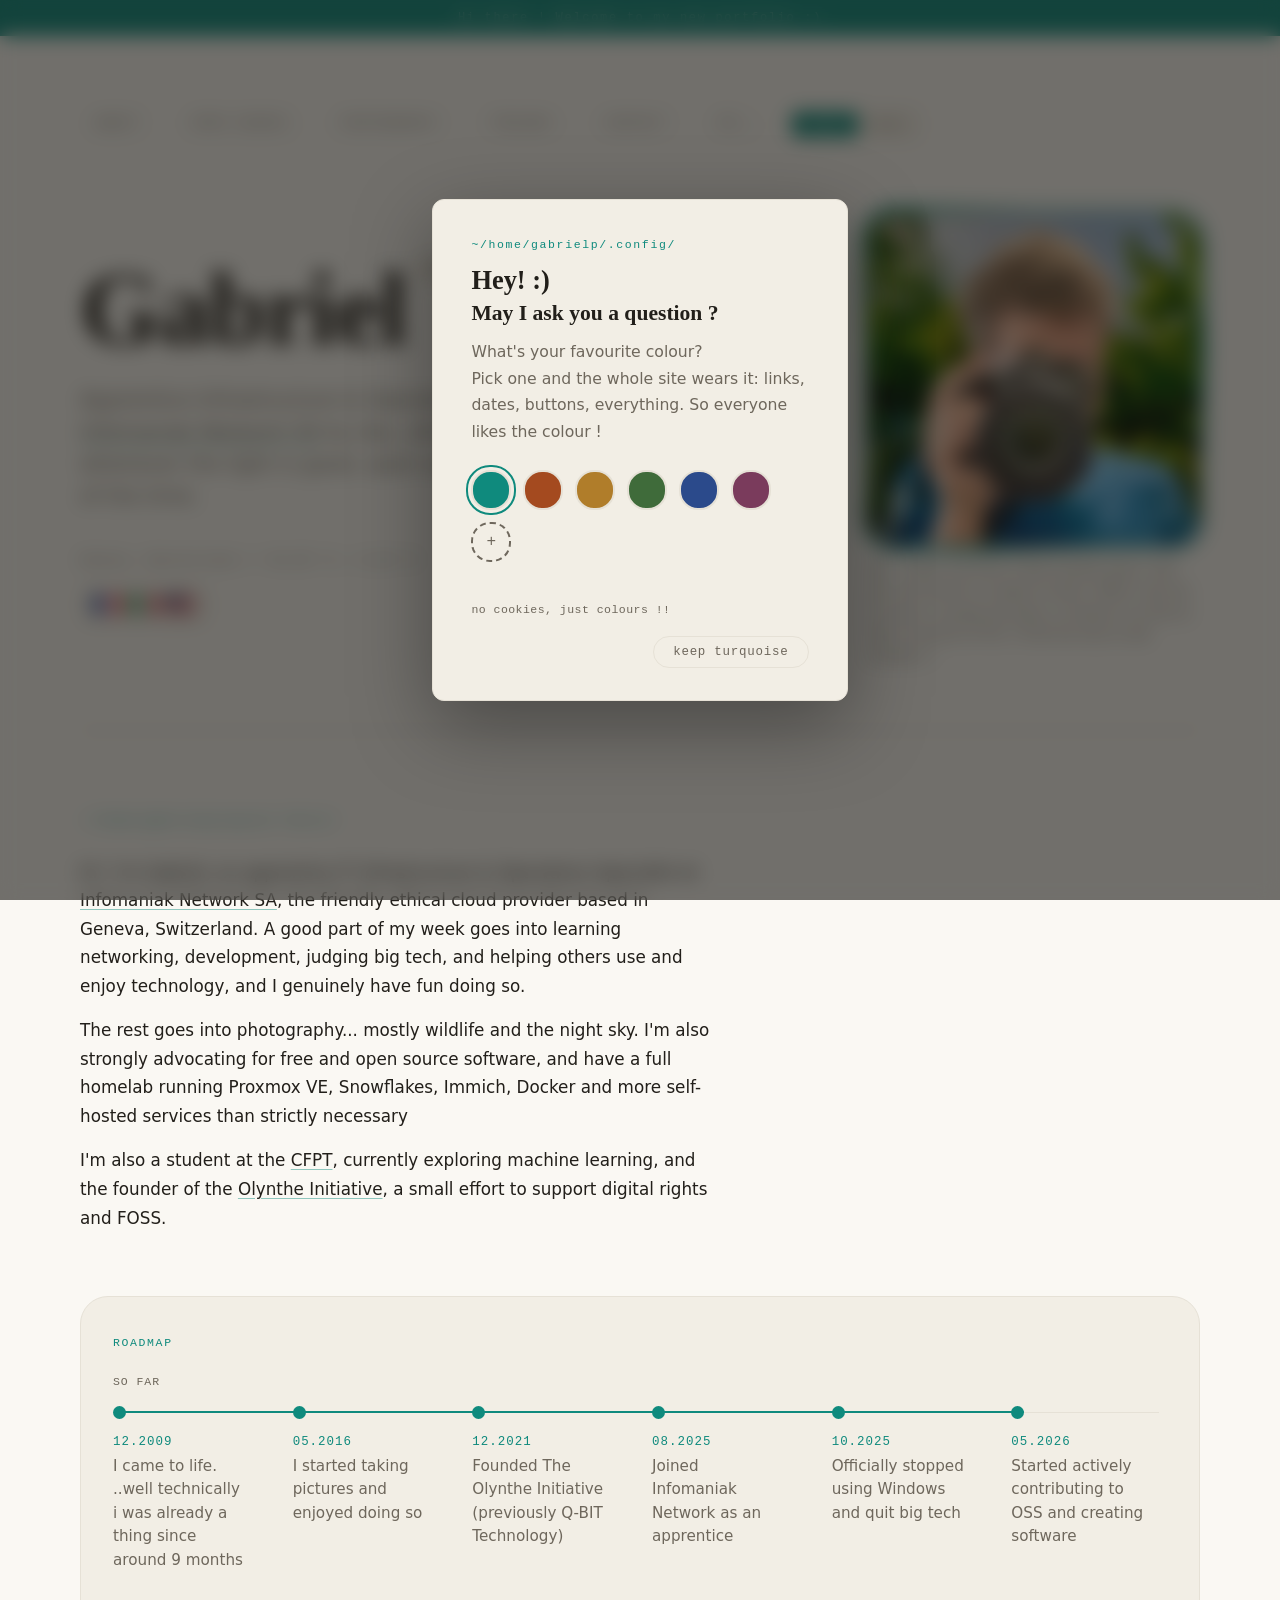
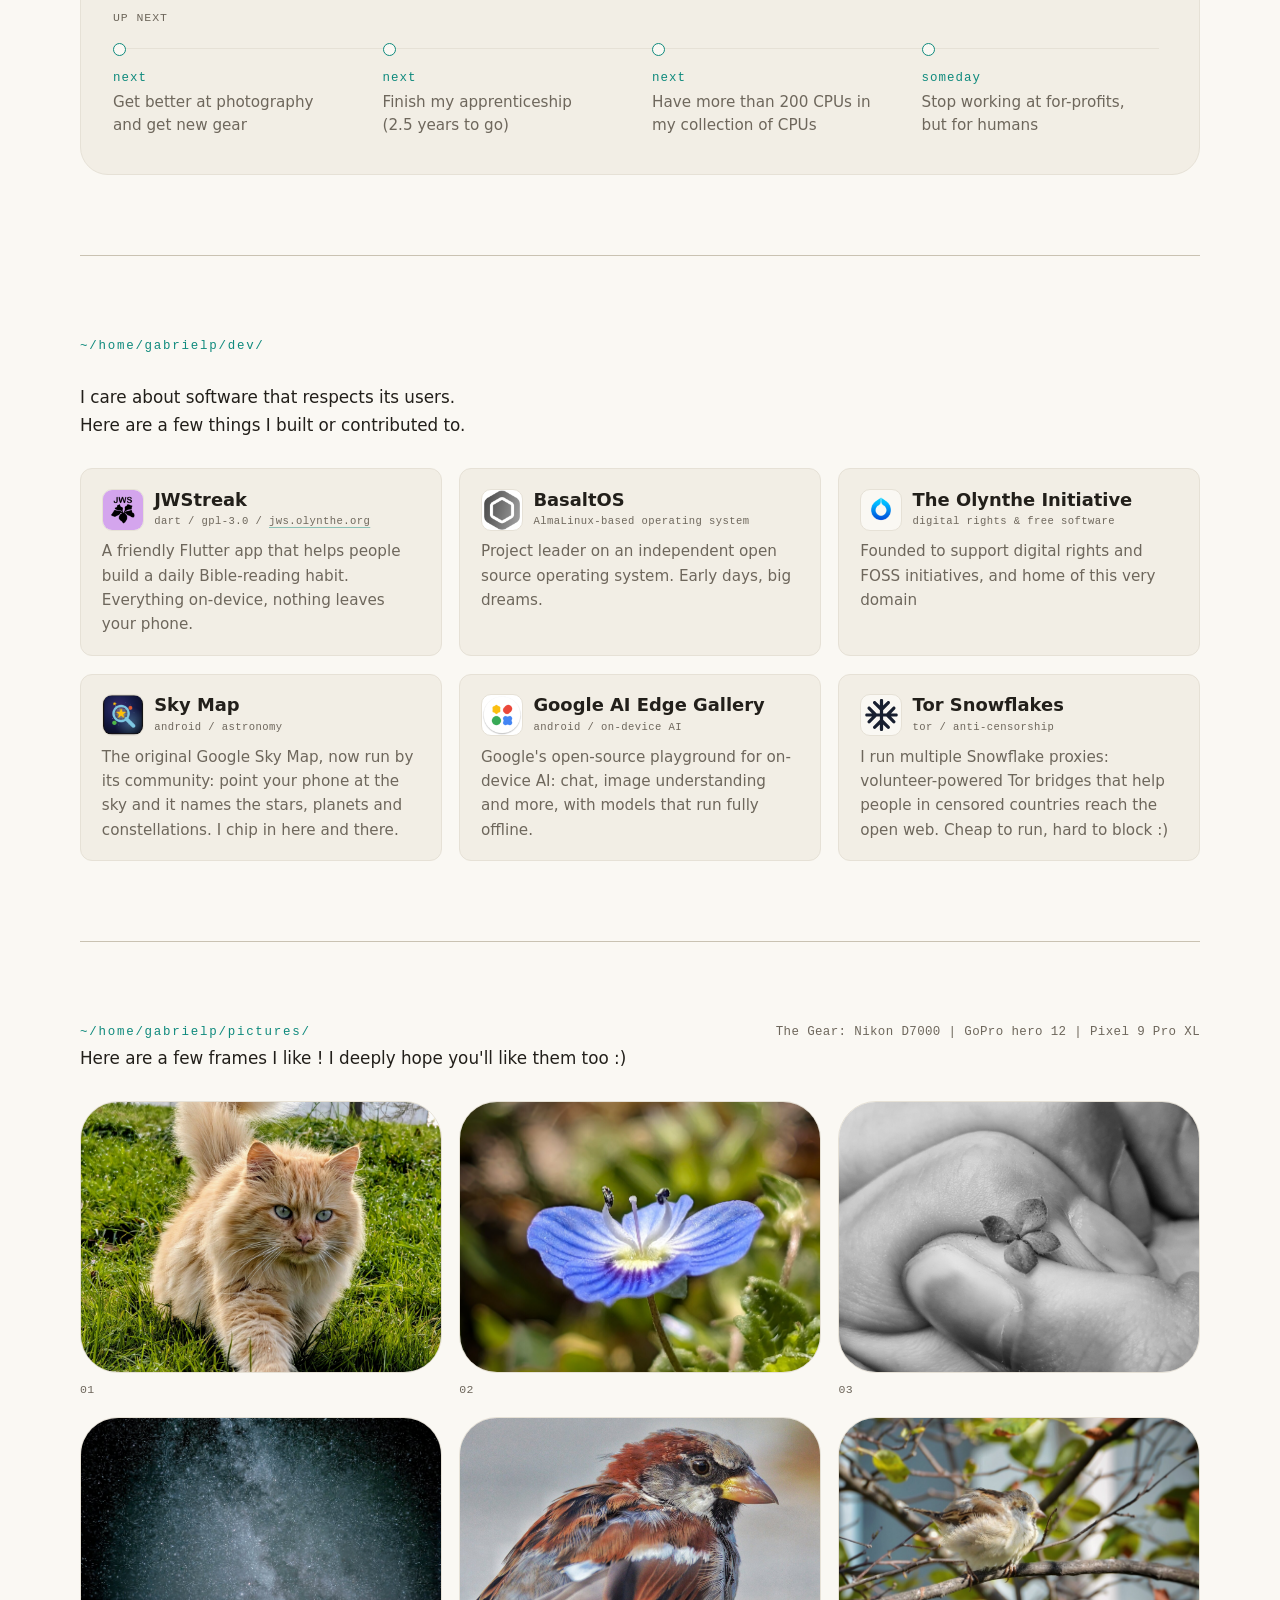
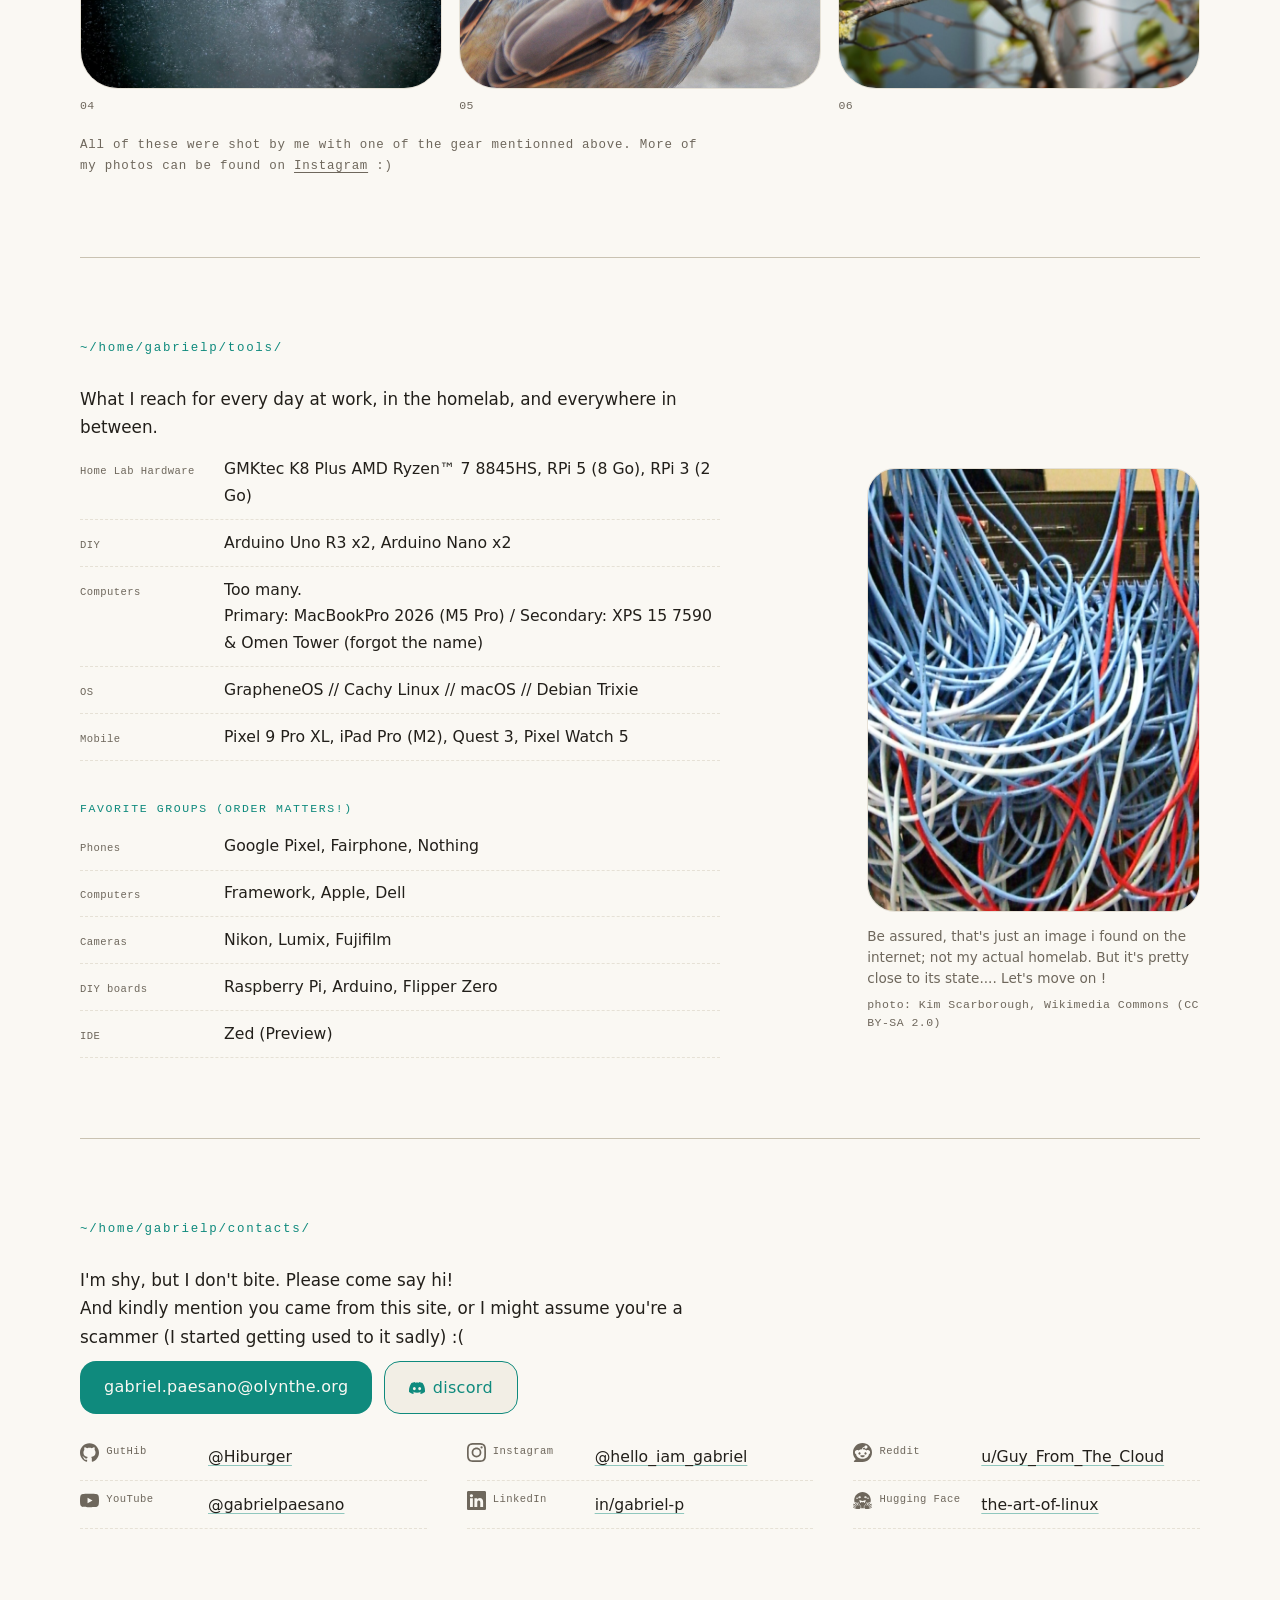
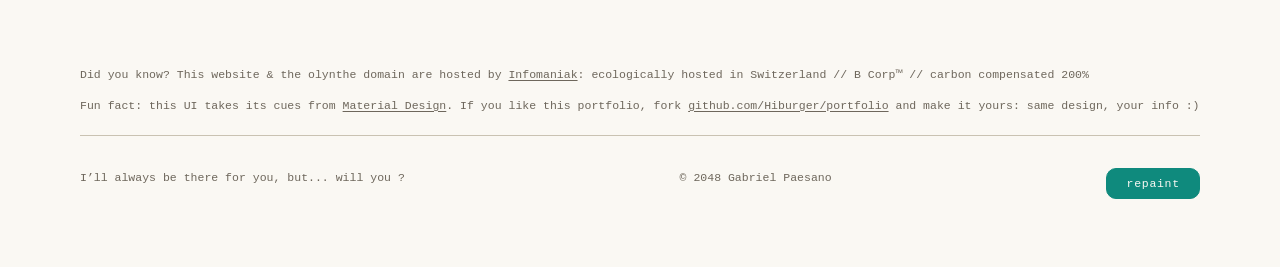
==== index.html @ 0a10e5ca "Release cursor outline when the page scrolls under a stationary pointer" ====
<!doctype html>
<html lang="en">
<head>
  <meta charset="utf-8">
  <meta name="viewport" content="width=device-width, initial-scale=1">
  <meta name="color-scheme" content="light dark">
  <title>Gabriel Paesano 😊</title>
  <meta name="description" content="Gabriel Paesano, apprentice infrastructure & operations specialist at Infomaniak Network SA, open source contributor, and photographer. Geneva, Switzerland.">
  <meta property="og:title" content="Gabriel Paesano">
  <meta property="og:description" content="Apprentice Infrastructure &amp; Operations Specialist at Infomaniak Network SA, open source contributor, photographer.">
  <meta property="og:url" content="https://gabriel.olynthe.org">
  <meta property="og:type" content="website">
  <meta property="og:image" content="https://gabriel.olynthe.org/favicon.jpg">
  <meta property="og:image:width" content="640">
  <meta property="og:image:height" content="640">
  <meta property="og:image:alt" content="Gabriel holding his Nikon camera">
  <meta name="twitter:card" content="summary">
  <link rel="alternate" hreflang="en" href="https://gabriel.olynthe.org/">
  <link rel="alternate" hreflang="fr" href="https://gabriel.olynthe.org/fr/">
  <link rel="alternate" hreflang="it" href="https://gabriel.olynthe.org/it/">
  <link rel="alternate" hreflang="x-default" href="https://gabriel.olynthe.org/">
  <link rel="canonical" href="https://gabriel.olynthe.org/">
  <meta name="theme-color" content="#faf8f3" media="(prefers-color-scheme: light)">
  <meta name="theme-color" content="#171511" media="(prefers-color-scheme: dark)">
  <link rel="icon" href="favicon.jpg?v=2" type="image/jpeg">
  <link rel="stylesheet" href="style.css?v=16.75">
  <script>
    (function () {
      try {
        var t = localStorage.getItem("theme");
        if (t === "dark" || t === "light") document.documentElement.dataset.theme = t;
        var s = document.documentElement.style;
        var al = localStorage.getItem("accent-light");
        var ad = localStorage.getItem("accent-dark");
        if (al) s.setProperty("--accent-user", al);
        if (ad) s.setProperty("--accent-user-dark", ad);
        var ol = localStorage.getItem("on-accent-light");
        var od = localStorage.getItem("on-accent-dark");
        if (ol) s.setProperty("--on-accent-user", ol);
        if (od) s.setProperty("--on-accent-user-dark", od);

      } catch (e) {}
    })();
  </script>
  <script type="application/ld+json">
  {
    "@context": "https://schema.org",
    "@type": "Person",
    "name": "Gabriel Paesano",
    "url": "https://gabriel.olynthe.org/",
    "jobTitle": "Apprentice infrastructure &amp; operations specialist at Infomaniak Network SA",
    "sameAs": [
      "https://github.com/Hiburger",
      "https://instagram.com/hello_iam_gabriel",
      "https://www.linkedin.com/in/gabriel-p-150632375"
    ]
  }
  </script>
</head>
<body>
  <a class="skip" href="#main">Skip to content</a>
  <p class="banner">Hi there ! Welcome to my new portfolio :)</p>

  <button type="button" class="menu-btn" aria-controls="mobile-panel" aria-expanded="false">
    <span></span><span></span><span></span>
  </button>
  <div class="panel-backdrop" aria-hidden="true"></div>
  <nav id="mobile-panel" class="mobile-panel" aria-label="Menu">
    <p class="panel-label">~/home/gabrielp/menu/</p>
    <ul class="panel-links">
      <li><a href="#about">About</a></li>
      <li><a href="#open-source">Open source</a></li>
      <li><a href="#photography">Photography</a></li>
      <li><a href="#toolbox">Toolbox</a></li>
      <li><a href="#contact">Contact</a></li>
    </ul>
    <div class="panel-foot">
      <p class="panel-label">language</p>
      <div class="panel-langs">
        <a href="./" hreflang="en" aria-current="page">EN</a>
        <a href="fr/" hreflang="fr">FR</a>
        <a href="it/" hreflang="it">IT</a>
      </div>
      <div class="theme-switch" role="group" aria-label="Colour theme">
        <span class="theme-thumb" aria-hidden="true"></span>
        <button type="button" class="theme-opt" data-theme-choice="light" aria-pressed="false">light</button>
        <button type="button" class="theme-opt" data-theme-choice="dark" aria-pressed="false">dark</button>
      </div>
    </div>
  </nav>

  <div class="wrap">
    <header class="hero">
      <nav class="top" aria-label="Sections">
        <a href="#about">About</a>
        <a href="#open-source">Open source</a>
        <a href="#photography">Photography</a>
        <a href="#toolbox">Toolbox</a>
        <a href="#contact">Contact</a>
        <div class="lang-switch">
          <button type="button" class="lang-btn" aria-haspopup="true">EN</button>
          <ul class="lang-menu">
            <li><a href="./" hreflang="en" aria-current="page">EN</a></li>
            <li><a href="fr/" hreflang="fr">FR</a></li>
            <li><a href="it/" hreflang="it">IT</a></li>
          </ul>
        </div>
        <div class="theme-switch" id="theme-switch" role="group" aria-label="Colour theme">
          <span class="theme-thumb" aria-hidden="true"></span>
          <button type="button" class="theme-opt" data-theme-choice="light" aria-pressed="false">light</button>
          <button type="button" class="theme-opt" data-theme-choice="dark" aria-pressed="false">dark</button>
        </div>
      </nav>
      <div class="hero-row">
        <div>
          <h1 aria-label="Gabriel">Gabr<span class="i-wrap">ı<span class="i-tittle" aria-hidden="true"></span></span>el<span class="version">v16.9</span></h1>
          <p class="lede">Apprentice Infrastructure &amp; Operations Specialist at <a href="https://www.infomaniak.com">Infomaniak Network SA</a> by day, photographer whenever the light is good, open source person the rest of the time.</p>
          <p class="coords">Geneva, Switzerland // 46.20° N ; 6.14° E</p>
          <p class="langs">
            <span class="flag-wrap" data-code="FR"><svg class="flag" viewBox="0 0 3 2" role="img" aria-label="Français"><rect width="1" height="2" fill="#002395"/><rect x="1" width="1" height="2" fill="#fff"/><rect x="2" width="1" height="2" fill="#ED2939"/></svg></span>
            <span class="flag-wrap" data-code="IT"><svg class="flag" viewBox="0 0 3 2" role="img" aria-label="Italiano"><rect width="1" height="2" fill="#009246"/><rect x="1" width="1" height="2" fill="#fff"/><rect x="2" width="1" height="2" fill="#CE2B37"/></svg></span>
            <span class="flag-wrap" data-code="EN"><svg class="flag" viewBox="0 0 20 14" role="img" aria-label="English"><rect width="20" height="14" fill="#fff"/><rect width="20" height="2" fill="#B22234"/><rect y="4" width="20" height="2" fill="#B22234"/><rect y="8" width="20" height="2" fill="#B22234"/><rect y="12" width="20" height="2" fill="#B22234"/><rect width="9" height="8" fill="#3C3B6E"/></svg></span>
          </p>
        </div>
        <figure class="hero-photo">
          <span class="frame">
            <span class="halo" aria-hidden="true"></span>
            <img src="favicon.jpg?v=2" alt="Portrait of Gabriel" width="640" height="640">
          </span>
          <figcaption>Yes... that's me from a few months back. And yes, the forest is a green screen. When I go out to shoot I usually go alone, so there's no one to take a picture of me. I'd be too shy to ask anyway :(</figcaption>
        </figure>
      </div>
    </header>
  </div>

  <main id="main">
    <div class="wrap">
      <section id="about" class="section" aria-label="About">
        <h2 class="label">~/home/gabrielp/quick-facts/</h2>
        <div class="about-prose">
          <p>Hi ! I'm Gabriel, an apprentice IT Infrastructure &amp; Operations Specialist at <a href="https://www.infomaniak.com">Infomaniak Network SA</a>, the friendly ethical cloud provider based in Geneva, Switzerland. A good part of my week goes into learning networking, development, judging big tech, and helping others use and enjoy technology, and I genuinely have fun doing so.</p>
          <p>The rest goes into photography... mostly wildlife and the night sky. I'm also strongly advocating for free and open source software, and have a full homelab running Proxmox VE, Snowflakes, Immich, Docker and more self-hosted services than strictly necessary</p>
          <p>I'm also a student at the <a href="https://edu.ge.ch/secondaire2/centre-de-formation-professionnelle-technique/le-cfpt">CFPT</a>, currently exploring machine learning, and the founder of the <a href="https://olynthe.org">Olynthe Initiative</a>, a small effort to support digital rights and FOSS.</p>
        </div>
        <aside class="roadmap">
          <h3>roadmap</h3>
          <div class="lane lane-past">
            <p class="lane-label">so far</p>
            <ul>
              <li><span class="year">12.2009</span>I came to life. <br> ..well technically i was already a thing since around 9 months</li>
              <li><span class="year">05.2016</span>I started taking pictures and enjoyed doing so</li>
              <li><span class="year">12.2021</span>Founded The Olynthe Initiative (previously Q-BIT Technology)</li>
              <li><span class="year">08.2025</span>Joined Infomaniak Network as an apprentice</li>
              <li><span class="year">10.2025</span>Officially stopped using Windows and quit big tech</li>
              <li><span class="year">05.2026</span>Started actively contributing to OSS and creating software</li>
            </ul>
          </div>
          <div class="lane">
            <p class="lane-label">up next</p>
            <ul>
              <li class="next"><span class="year">next</span>Get better at photography and get new gear</li>
              <li class="next"><span class="year">next</span>Finish my apprenticeship (2.5 years to go)</li>
              <li class="next"><span class="year">next</span>Have more than 200 CPUs in my collection of CPUs</li>
              <li class="next"><span class="year">someday</span>Stop working at for-profits, but for humans</li>
            </ul>
          </div>
        </aside>
      </section>

      <section id="open-source" class="section" aria-label="Open source">
        <h2 class="label">~/home/gabrielp/dev/</h2>
        <p>I care about software that respects its users.<br>Here are a few things I built or contributed to.</p>
        <ul class="projects">
          <li class="project">
            <div class="project-head">
              <img src="logos/jwstreak.png" alt="" width="42" height="42" loading="lazy">
              <div>
                <h3><a href="https://github.com/Hiburger/JWStreak">JWStreak</a></h3>
                <p class="tag">dart / gpl-3.0 / <a href="https://jws.olynthe.org">jws.olynthe.org</a></p>
              </div>
            </div>
            <p>A friendly Flutter app that helps people build a daily Bible-reading habit. Everything on-device, nothing leaves your phone.</p>
          </li>
          <li class="project">
            <div class="project-head">
              <img class="tile-white" src="logos/basaltos.png" alt="" width="42" height="42" loading="lazy">
              <div>
                <h3><a href="https://github.com/BasaltOS-org">BasaltOS</a></h3>
                <p class="tag">AlmaLinux-based operating system</p>
              </div>
            </div>
            <p>Project leader on an independent open source operating system. Early days, big dreams.</p>
          </li>
          <li class="project">
            <div class="project-head">
              <img src="logos/olynthe.png" alt="" width="42" height="42" loading="lazy">
              <div>
                <h3><a href="https://olynthe.org">The Olynthe Initiative</a></h3>
                <p class="tag">digital rights & free software</p>
              </div>
            </div>
            <p>Founded to support digital rights and FOSS initiatives, and home of this very domain</p>
          </li>
          <li class="project">
            <div class="project-head">
              <img src="logos/sky-map.png?v=2" alt="" width="42" height="42" loading="lazy">
              <div>
                <h3><a href="https://github.com/sky-map-team/">Sky Map</a></h3>
                <p class="tag">android / astronomy</p>
              </div>
            </div>
            <p>The original Google Sky Map, now run by its community: point your phone at the sky and it names the stars, planets and constellations. I chip in here and there.</p>
          </li>
          <li class="project">
            <div class="project-head">
              <img class="tile-white" src="logos/ai-edge-gallery.png" alt="" width="42" height="42" loading="lazy">
              <div>
                <h3><a href="https://github.com/google-ai-edge/gallery">Google AI Edge Gallery</a></h3>
                <p class="tag">android / on-device AI</p>
              </div>
            </div>
            <p>Google's open-source playground for on-device AI: chat, image understanding and more, with models that run fully offline.</p>
          </li>
          <li class="project">
            <div class="project-head">
              <img class="snowflake" src="logos/snowflake.svg?v=2" alt="" width="42" height="42" loading="lazy">
              <div>
                <h3><a href="https://snowflake.torproject.org/">Tor Snowflakes</a></h3>
                <p class="tag">tor / anti-censorship</p>
              </div>
            </div>
            <p>I run multiple Snowflake proxies: volunteer-powered Tor bridges that help people in censored countries reach the open web. Cheap to run, hard to block :)</p>
          </li>
        </ul>
      </section>
    </div>

    <div class="wrap">
      <section id="photography" class="section" aria-label="Photography">
        <div class="section-head">
          <h2 class="label">~/home/gabrielp/pictures/</h2>
          <p class="gear">The Gear: Nikon D7000 | GoPro hero 12 | Pixel 9 Pro XL</p>
        </div>
        <p>Here are a few frames I like ! I deeply hope you'll like them too :)</p>
        <div class="gallery">
          <figure>
            <a href="photos/01.jpg" target="_blank" rel="noopener">
              <img src="photos/01.jpg" alt="A ginger cat prowling through dewy grass" width="2000" height="1676" loading="lazy">
            </a>
            <figcaption>01</figcaption>
          </figure>
          <figure>
            <a href="photos/02.jpg" target="_blank" rel="noopener">
              <img src="photos/02.jpg" alt="A blue speedwell flower in close-up" width="1507" height="2000" loading="lazy">
            </a>
            <figcaption>02</figcaption>
          </figure>
          <figure>
            <a href="photos/03.jpg" target="_blank" rel="noopener">
              <img src="photos/03.jpg" alt="Black and white, hands gently holding a tiny leaf" width="2000" height="1632" loading="lazy">
            </a>
            <figcaption>03</figcaption>
          </figure>
          <figure>
            <a href="photos/04.jpg" target="_blank" rel="noopener">
              <img src="photos/04.jpg" alt="The Milky Way over a dark night sky" width="1506" height="2000" loading="lazy">
            </a>
            <figcaption>04</figcaption>
          </figure>
          <figure>
            <a href="photos/05.jpg" target="_blank" rel="noopener">
              <img src="photos/05.jpg" alt="A house sparrow in sharp profile" width="1428" height="2000" loading="lazy">
            </a>
            <figcaption>05</figcaption>
          </figure>
          <figure>
            <a href="photos/06.jpg" target="_blank" rel="noopener">
              <img src="photos/06.jpg" alt="Two sparrows perched on a branch" width="1518" height="1107" loading="lazy">
            </a>
            <figcaption>06</figcaption>
          </figure>
        </div>
        <p class="gallery-note">All of these were shot by me with one of the gear mentionned above. More of my photos can be found on <a href="https://instagram.com/hello_iam_gabriel" target="_blank" rel="noopener">Instagram</a> :)</p>
      </section>
    </div>

    <div class="wrap">
      <section id="toolbox" class="section" aria-label="Toolbox">
        <h2 class="label">~/home/gabrielp/tools/</h2>
        <p>What I reach for every day at work, in the homelab, and everywhere in between.</p>
        <div class="hero-row">
          <div>
            <ul class="links">
              <li><span class="tag">Home Lab Hardware</span>GMKtec K8 Plus AMD Ryzen™ 7 8845HS, RPi 5 (8 Go), RPi 3 (2 Go)</li>
              <li><span class="tag">DIY</span>Arduino Uno R3 x2, Arduino Nano x2</li>
              <li><span class="tag">Computers</span>Too many. <br> Primary: MacBookPro 2026 (M5 Pro) / Secondary: XPS 15 7590 & Omen Tower (forgot the name)</li>
              <li><span class="tag">OS</span>GrapheneOS // Cachy Linux // macOS // Debian Trixie</li>
              <li><span class="tag">Mobile</span>Pixel 9 Pro XL, iPad Pro (M2), Quest 3, Pixel Watch 5</li>
            </ul>
            <p class="sub-label">favorite groups (order matters!)</p>
            <ul class="links">
              <li><span class="tag">Phones</span>Google Pixel, Fairphone, Nothing</li>
              <li><span class="tag">Computers</span>Framework, Apple, Dell</li>
              <li><span class="tag">Cameras</span>Nikon, Lumix, Fujifilm</li>
              <li><span class="tag">DIY boards</span>Raspberry Pi, Arduino, Flipper Zero</li>
              <li><span class="tag">IDE</span>Zed (Preview)</li>
            </ul>
          </div>
          <figure class="hero-photo">
            <img src="messy_server_rack.jpg" alt="A messy server rack covered in tangled cables" width="1440" height="1920">
            <figcaption>Be assured, that's just an image i found on the internet; not my actual homelab. But it's pretty close to its state.... Let's move on !
              <span class="photo-credit">photo: Kim Scarborough, Wikimedia Commons (CC BY-SA 2.0)</span>
            </figcaption>
          </figure>
        </div>
      </section>
    </div>

    <div class="wrap">
      <section id="contact" class="section" aria-label="Contact">
        <h2 class="label">~/home/gabrielp/contacts/</h2>
        <p>I'm shy, but I don't bite. Please come say hi! <br> And kindly mention you came from this site, or I might assume you're a scammer (I started getting used to it sadly) :( </p>
        <div class="contact-btns">
          <a class="email" href="mailto:gabriel.paesano@olynthe.org">gabriel.paesano@olynthe.org</a>
          <a class="email discord" href="https://discord.com/users/1085984192644530257" target="_blank" rel="noopener"><svg class="sicon" aria-hidden="true"><use href="logos/socials.svg?v=1#discord"/></svg>discord</a>
        </div>
        <ul class="links">
          <li><span class="tag"><svg class="sicon" aria-hidden="true"><use href="logos/socials.svg?v=1#github"/></svg>GutHib</span><a href="https://github.com/Hiburger">@Hiburger</a></li>
          <li><span class="tag"><svg class="sicon" aria-hidden="true"><use href="logos/socials.svg?v=1#instagram"/></svg>Instagram</span><a href="https://instagram.com/hello_iam_gabriel">@hello_iam_gabriel</a></li>
          <li><span class="tag"><svg class="sicon" aria-hidden="true"><use href="logos/socials.svg?v=1#reddit"/></svg>Reddit</span><a href="https://www.reddit.com/user/Guy_From_The_Cloud/">u/Guy_From_The_Cloud</a></li>
          <li><span class="tag"><svg class="sicon" aria-hidden="true"><use href="logos/socials.svg?v=1#youtube"/></svg>YouTube</span><a href="https://youtube.com/@gabrielpaesano">@gabrielpaesano</a></li>
          <li><span class="tag"><svg class="sicon" aria-hidden="true"><use href="logos/socials.svg?v=1#linkedin"/></svg>LinkedIn</span><a href="https://www.linkedin.com/in/gabriel-p-150632375">in/gabriel-p</a></li>
          <li><span class="tag"><svg class="sicon" aria-hidden="true"><use href="logos/socials.svg?v=1#huggingface"/></svg>Hugging Face</span><a href="https://huggingface.co/the-art-of-linux">the-art-of-linux</a></li>
        </ul>
      </section>
    </div>
  </main>

  <div class="wrap">
    <p class="hosted">Did you know? This website &amp; the olynthe domain are hosted by <a href="https://www.infomaniak.com">Infomaniak</a>: ecologically hosted in Switzerland // B Corp™ // carbon compensated 200%</p>
    <p class="hosted fork">Fun fact: this UI takes its cues from <a href="https://m3.material.io">Material Design</a>. If you like this portfolio, fork <a href="https://github.com/Hiburger/portfolio">github.com/Hiburger/portfolio</a> and make it yours: same design, your info :)</p>
    <footer>
      <span>I’ll always be there for you, but... will you ?</span>
      <span>© 2048 Gabriel Paesano</span>
      <button type="button" class="repaint" id="repaint">repaint</button>
    </footer>
  </div>

  <dialog class="colour-modal" id="colour-modal" aria-labelledby="colour-title">
    <form method="dialog">
      <p class="colour-label">~/home/gabrielp/.config/</p>
      <h2 id="colour-title">Hey! :) <br> <span class="colour-question">May I ask you a question ?</span></h2>
      <p>What's your favourite colour? <br> Pick one and the whole site wears it: links, dates, buttons, everything. So everyone likes the colour !</p>
      <div class="swatches">
        <button type="button" class="swatch" data-colour="#0f8a7d" style="background: #0f8a7d" aria-label="turquoise"></button>
        <button type="button" class="swatch" data-colour="#a44a1f" style="background: #a44a1f" aria-label="terracotta"></button>
        <button type="button" class="swatch" data-colour="#b07d2a" style="background: #b07d2a" aria-label="ochre"></button>
        <button type="button" class="swatch" data-colour="#3f6b3a" style="background: #3f6b3a" aria-label="forest"></button>
        <button type="button" class="swatch" data-colour="#2b4a8b" style="background: #2b4a8b" aria-label="denim"></button>
        <button type="button" class="swatch" data-colour="#7a3b5c" style="background: #7a3b5c" aria-label="plum"></button>
        <label class="swatch-custom" aria-label="pick any colour">+
          <input type="color" value="#0f8a7d">
        </label>
      </div>
      <div class="colour-actions">
        <span class="colour-note">no cookies, just colours !!</span>
        <button class="colour-skip" value="cancel">keep turquoise</button>
      </div>
    </form>
  </dialog>

  <script>
    (function () {
      var root = document.documentElement;
      var switches = document.querySelectorAll(".theme-switch");
      var mq = window.matchMedia("(prefers-color-scheme: dark)");
      function currentIsDark() {
        return root.dataset.theme === "dark" || (!root.dataset.theme && mq.matches);
      }
      function renderSwitch(sw) {
        var thumb = sw.querySelector(".theme-thumb");
        var opts = sw.querySelectorAll(".theme-opt");
        var dark = currentIsDark();
        opts.forEach(function (b) {
          var active = (b.dataset.themeChoice === "dark") === dark;
          b.classList.toggle("is-active", active);
          b.setAttribute("aria-pressed", active ? "true" : "false");
          if (active) {
            thumb.style.width = b.offsetWidth + "px";
            thumb.style.transform = "translateX(" + b.offsetLeft + "px)";
          }
        });
      }
      function render() {
        switches.forEach(renderSwitch);
      }
      switches.forEach(function (sw) {
        sw.querySelectorAll(".theme-opt").forEach(function (b) {
          b.addEventListener("click", function () {
            root.dataset.theme = b.dataset.themeChoice;
            try { localStorage.setItem("theme", b.dataset.themeChoice); } catch (e) {}
            render();
          });
        });
      });
      window.addEventListener("resize", render);
      switches.forEach(function (sw) {
        sw.querySelector(".theme-thumb").style.transition = "none";
      });
      render();
      void document.body.offsetWidth;
      switches.forEach(function (sw) {
        sw.querySelector(".theme-thumb").style.transition = "";
      });
    })();
  </script>

  <script>
    (function () {
      var lane = document.querySelector(".roadmap .lane-past");
      if (!lane || !("IntersectionObserver" in window)) return;
      var ul = lane.querySelector("ul");
      var fill = document.createElement("span");
      fill.className = "lane-fill";
      fill.setAttribute("aria-hidden", "true");
      ul.appendChild(fill);
      var items = ul.querySelectorAll("li");
      items.forEach(function (li, i) {
        li.style.setProperty("--d", (((i + 1) / items.length) * 1.5).toFixed(2) + "s");
      });
      var last = items[items.length - 1];
      function size() {
        fill.style.width = (last.offsetLeft + 7) + "px";
      }
      size();
      window.addEventListener("resize", size);
      var drawn = false;
      function draw() {
        if (drawn) return;
        drawn = true;
        ul.classList.add("is-drawn");
      }
      var io = new IntersectionObserver(function (entries) {
        entries.forEach(function (e) {
          if (e.isIntersecting) {
            draw();
            io.disconnect();
          }
        });
      }, { threshold: 0.4 });
      io.observe(lane);
      setTimeout(draw, 2500);
    })();
  </script>

  <script>
    (function () {
      var root = document.documentElement;
      var dlg = document.getElementById("colour-modal");
      if (!dlg || !dlg.showModal) return;
      function store(k, v) { try { localStorage.setItem(k, v); } catch (e) {} }
      function read(k) { try { return localStorage.getItem(k); } catch (e) { return null; } }
      function hexToHsl(hex) {
        var r = parseInt(hex.slice(1, 3), 16) / 255;
        var g = parseInt(hex.slice(3, 5), 16) / 255;
        var b = parseInt(hex.slice(5, 7), 16) / 255;
        var max = Math.max(r, g, b), min = Math.min(r, g, b), h = 0, s = 0, l = (max + min) / 2;
        if (max !== min) {
          var d = max - min;
          s = l > 0.5 ? d / (2 - max - min) : d / (max + min);
          if (max === r) h = ((g - b) / d + (g < b ? 6 : 0)) / 6;
          else if (max === g) h = ((b - r) / d + 2) / 6;
          else h = ((r - g) / d + 4) / 6;
        }
        return [h, s, l];
      }
      function hslToHex(h, s, l) {
        function f(n) {
          var k = (n + h * 12) % 12;
          var a = s * Math.min(l, 1 - l);
          var v = l - a * Math.max(-1, Math.min(k - 3, 9 - k, 1));
          return Math.round(255 * v);
        }
        return "#" + ((1 << 24) + (f(0) << 16) + (f(8) << 8) + f(4)).toString(16).slice(1);
      }
      function tune(hex, lmin, lmax) {
        var c = hexToHsl(hex);
        return hslToHex(c[0], c[1], Math.min(lmax, Math.max(lmin, c[2])));
      }
      function inkFor(hex) {
        var r = parseInt(hex.slice(1, 3), 16), g = parseInt(hex.slice(3, 5), 16), b = parseInt(hex.slice(5, 7), 16);
        return (r * 299 + g * 587 + b * 114) / 1000 > 150 ? "#171511" : "#faf8f3";
      }
      function choose(hex) {
        if (!/^#[0-9a-fA-F]{6}$/.test(hex)) return;
        var light = tune(hex, 0.3, 0.52);
        var dark = tune(hex, 0.58, 0.74);
        root.style.setProperty("--accent-user", light);
        root.style.setProperty("--accent-user-dark", dark);
        root.style.setProperty("--on-accent-user", inkFor(light));
        root.style.setProperty("--on-accent-user-dark", inkFor(dark));
        store("accent-light", light);
        store("accent-dark", dark);
        store("on-accent-light", inkFor(light));
        store("on-accent-dark", inkFor(dark));

      }
      dlg.querySelectorAll(".swatch").forEach(function (b) {
        b.addEventListener("click", function (e) {
          e.preventDefault();
          choose(b.dataset.colour);
          dlg.close();
        });
      });
      var picker = dlg.querySelector(".swatch-custom input");
      if (picker) {
        picker.addEventListener("input", function () { choose(picker.value); });
        picker.addEventListener("change", function () { dlg.close(); });
      }
      dlg.addEventListener("close", function () { store("accent-asked", "1"); });
      if (!read("accent-asked")) dlg.showModal();
      var rp = document.getElementById("repaint");
      if (rp) rp.addEventListener("click", function () { dlg.showModal(); });
    })();
  </script>

  <script>
    (function () {
      var b = document.querySelector(".banner");
      var h = new Date().getHours();
      if (b && h >= 1 && h < 5) {
        b.textContent = "it's " + h + "am, shouldn't you be asleep ?";
      }
      var base = document.title;
      document.addEventListener("visibilitychange", function () {
        if (document.hidden) {
          document.title = "come back :(";
        } else {
          document.title = "oh hi again";
          window.setTimeout(function () { document.title = base; }, 1600);
        }
      });
      console.log(
        "%c~/home/gabrielp $ cat .secret",
        "color: #0f8a7d; font-family: monospace; font-weight: bold"
      );
      console.log(
        "%chello, fellow console person.\nsooo.... what are we doing?\npsst: come back around 3am.\nGabriel",
        "color: #6e675c; font-family: monospace; font-style: italic"
      );
    })();
  </script>
  <script>
    (function () {
      var reduce = window.matchMedia("(prefers-reduced-motion: reduce)").matches;
      var tittle = document.querySelector("h1 .i-tittle");
      var links = document.querySelectorAll("nav.top a[href^='#']");
      var isPhone = window.matchMedia("(pointer: coarse) and (hover: none)").matches;
      if (reduce || isPhone || !tittle || links.length < 5 || links[0].getBoundingClientRect().width === 0 || !("animate" in Element.prototype)) return;
      function start() {
        var byHref = {};
        links.forEach(function (a) { byHref[a.getAttribute("href")] = a; });
        var path = ["#about", "#open-source", "#toolbox", "#photography", "#open-source"];
        var tr = tittle.getBoundingClientRect();
        var size = tr.width * 1.25;
        var pts = path.map(function (h) {
          var a = byHref[h];
          if (!a) return null;
          var r = a.getBoundingClientRect();
          return { x: r.left + r.width / 2, y: r.top + window.scrollY - size / 2 };
        });
        pts.push({ x: tr.left + tr.width / 2, y: tr.top + window.scrollY + tr.height / 2 });
        if (pts.indexOf(null) !== -1) return;
        tittle.style.opacity = "0";
        var dot = document.createElement("span");
        dot.setAttribute("aria-hidden", "true");
        dot.style.cssText =
          "position:absolute;left:0;top:0;width:" + size + "px;height:" + size +
          "px;border-radius:50%;background:var(--ink);transition:background .2s ease;z-index:60;pointer-events:none;opacity:0;transform:translate(" +
          (pts[0].x - size / 2) + "px," + (pts[0].y - size / 2) + "px)";
        document.body.appendChild(dot);
        dot.animate([{ opacity: 0 }, { opacity: 1 }], { duration: 150, fill: "forwards" });
        function tx(p) {
          return "translate(" + (p.x - size / 2) + "px," + (p.y - size / 2) + "px)";
        }
        function hop(from, to) {
          var mx = (from.x + to.x) / 2;
          var my = Math.min(from.y, to.y) - (16 + Math.random() * 40);
          var d = 150 + Math.random() * 260;
          dot.animate([
            { transform: tx(from), easing: "ease-in" },
            { transform: "translate(" + mx + "px," + my + "px)", offset: 0.5, easing: "ease-out" },
            { transform: tx(to) }
          ], { duration: d, fill: "forwards" });
          return d;
        }
        function wait(ms) { return new Promise(function (r) { setTimeout(r, ms); }); }
        var seq = wait(200 + Math.random() * 600);
        var from = pts[0];
        for (var i = 1; i < pts.length; i++) {
          (function (base, last) {
            seq = seq.then(function () {
              var to = last ? base : {
                x: base.x + (Math.random() * 2 - 1) * 34,
                y: base.y + Math.random() * 6
              };
              if (last) dot.style.background = "var(--accent)";
              var d = hop(from, to);
              from = to;
              return wait(last ? d : d + 250 + Math.random() * 1400);
            });
          })(pts[i], i === pts.length - 1);
        }
        function restore() {
          tittle.style.opacity = "1";
          if (dot.parentNode) dot.remove();
        }
        seq.then(function () {
          dot.animate([{ opacity: 1 }, { opacity: 0 }], { duration: 130, fill: "forwards" });
          tittle.style.opacity = "1";
          tittle.style.background = "var(--accent)";
          setTimeout(function () { dot.remove(); }, 200);
        }, restore);
      }
      var asked = null;
      try { asked = localStorage.getItem("accent-asked"); } catch (e) {}
      if (asked) {
        start();
        return;
      }
      var dlg = document.getElementById("colour-modal");
      if (dlg && dlg.open) {
        dlg.addEventListener("close", start, { once: true });
      } else {
        start();
      }
    })();
  </script>

  <script>
    (function () {
      var btn = document.querySelector(".menu-btn");
      var panel = document.getElementById("mobile-panel");
      var backdrop = document.querySelector(".panel-backdrop");
      if (!btn || !panel || !backdrop) return;
      function setOpen(open) {
        panel.classList.toggle("is-open", open);
        backdrop.classList.toggle("is-open", open);
        document.body.classList.toggle("panel-open", open);
        btn.setAttribute("aria-expanded", open ? "true" : "false");
      }
      btn.addEventListener("click", function () {
        setOpen(!panel.classList.contains("is-open"));
      });
      backdrop.addEventListener("click", function () { setOpen(false); });
      panel.querySelectorAll("a[href^='#']").forEach(function (a) {
        a.addEventListener("click", function () { setOpen(false); });
      });
      document.addEventListener("keydown", function (e) {
        if (e.key === "Escape") setOpen(false);
      });
    })();
  </script>

  <script>
    (function () {
      if (!window.matchMedia("(pointer: fine)").matches) return;
      var dot = document.createElement("div");
      dot.className = "cursor-dot";
      dot.setAttribute("aria-hidden", "true");
      document.body.appendChild(dot);
      document.documentElement.classList.add("cursor-on");
      var visible = false;
      function place(e) {
        var dlg = document.querySelector("dialog[open]");
        if (dlg) {
          dot.style.opacity = "0";
          visible = false;
          return;
        }
        if (!visible) {
          dot.style.opacity = "1";
          visible = true;
        }
        var el = e.target && e.target.closest ? e.target.closest("a, button, input, label, [role='button']") : null;
        if (el && el.closest(".gallery")) el = null;
        if (el && getComputedStyle(el).display !== "inline") {
          var r = el.getBoundingClientRect();
          dot.style.left = r.left + "px";
          dot.style.top = r.top + "px";
          dot.style.width = r.width + "px";
          dot.style.height = r.height + "px";
          var br = getComputedStyle(el).borderTopLeftRadius;
          dot.style.borderRadius = br === "0px" ? "6px" : br;
          dot.classList.add("is-target");
        } else {
          dot.style.left = (e.clientX - 11) + "px";
          dot.style.top = (e.clientY - 11) + "px";
          dot.style.width = "22px";
          dot.style.height = "22px";
          dot.style.borderRadius = "50%";
          dot.classList.remove("is-target");
        }
      }
      var lastX = -100;
      var lastY = -100;
      document.addEventListener("mousemove", function (e) {
        lastX = e.clientX;
        lastY = e.clientY;
        place(e);
      });
      var lastScroll = window.scrollY;
      (function watch() {
        if (window.scrollY !== lastScroll) {
          lastScroll = window.scrollY;
          if (visible) {
            place({ clientX: lastX, clientY: lastY, target: document.elementFromPoint(lastX, lastY) });
          }
        }
        window.requestAnimationFrame(watch);
      })();
      document.addEventListener("mousedown", function () { dot.classList.add("is-down"); });
      document.addEventListener("mouseup", function () { dot.classList.remove("is-down"); });
      document.documentElement.addEventListener("mouseleave", function () {
        dot.style.opacity = "0";
        visible = false;
      });
      document.documentElement.addEventListener("mouseenter", function () {
        dot.style.opacity = "1";
        visible = true;
      });
    })();
  </script>
</body>
</html>
---- style.css ----
:root {
  --bg: #faf8f3;
  --ink: #221f1a;
  --muted: #6e675c;
  --accent: var(--accent-user, #0f8a7d);
  --on-accent: var(--on-accent-user, var(--bg));
  --line: #e6e1d6;
  --line-strong: #c9c2b2;
  --card: #f2eee5;
  --sans: system-ui, -apple-system, "Segoe UI", Roboto, "Helvetica Neue", Arial, sans-serif;
  --serif: Charter, "Bitstream Charter", "Iowan Old Style", Georgia, serif;
  --mono: ui-monospace, "SF Mono", "Cascadia Mono", Menlo, Consolas, monospace;
  --spring: cubic-bezier(0.34, 1.56, 0.64, 1);
  --spring-soft: cubic-bezier(0.3, 1.06, 0.4, 1);
  --morph: cubic-bezier(0.2, 0.8, 0.2, 1);
}

@media (prefers-color-scheme: dark) {
  :root:not([data-theme="light"]) {
    --bg: #171511;
    --ink: #eae5da;
    --muted: #a09a8d;
    --accent: var(--accent-user-dark, #56d9cf);
    --on-accent: var(--on-accent-user-dark, var(--bg));
    --line: #2e2b25;
    --line-strong: #4a453c;
    --card: #201d18;
  }
}

:root[data-theme="dark"] {
  --bg: #171511;
  --ink: #eae5da;
  --muted: #a09a8d;
  --accent: var(--accent-user-dark, #56d9cf);
  --on-accent: var(--on-accent-user-dark, var(--bg));
  --line: #2e2b25;
  --line-strong: #4a453c;
  --card: #201d18;
}

* {
  box-sizing: border-box;
  margin: 0;
}

html {
  scroll-behavior: smooth;
}

body {
  font-family: var(--sans);
  font-size: 1.05rem;
  line-height: 1.7;
  color: var(--ink);
  background: var(--bg);
  -webkit-text-size-adjust: 100%;
}

::selection {
  background: var(--accent);
  color: var(--on-accent);
}

a {
  color: inherit;
  text-decoration: underline;
  text-decoration-color: color-mix(in srgb, var(--accent) 45%, transparent);
  text-underline-offset: 3px;
  transition: text-decoration-color 0.15s ease;
}

a:hover {
  text-decoration-color: var(--accent);
}

a:focus-visible {
  outline: 2px solid var(--accent);
  outline-offset: 3px;
  border-radius: 2px;
}

.wrap {
  padding-inline: clamp(1.5rem, 7vw, 5rem);
}

.skip {
  position: absolute;
  top: -4rem;
  left: 1rem;
  z-index: 10;
  background: var(--ink);
  color: var(--bg);
  padding: 0.5rem 0.9rem;
  border-radius: 6px;
  text-decoration: none;
  font-family: var(--mono);
  font-size: 0.8rem;
  transition: top 0.15s ease;
}

.skip:focus {
  top: 1rem;
}

.hero {
  padding: 4.5rem 0 4rem;
}

.top {
  display: flex;
  flex-wrap: wrap;
  gap: 1.4rem;
  font-family: var(--mono);
  font-size: 0.78rem;
  letter-spacing: 0.1em;
  text-transform: uppercase;
  margin-bottom: 4.5rem;
}

.top a {
  text-decoration: none;
  color: var(--muted);
  padding: 0.3rem 0.9rem;
  border: 1px solid var(--line);
  border-radius: 999px;
  transition: background 0.2s ease, color 0.2s ease, border-color 0.2s ease, transform 0.3s var(--spring);
}

.top a:hover {
  color: var(--accent);
  border-color: var(--accent);
  background: var(--card);
  transform: translateY(-1px);
}

.lang-switch {
  position: relative;
}

.lang-btn {
  font: inherit;
  letter-spacing: inherit;
  text-transform: inherit;
  display: inline-flex;
  align-items: center;
  gap: 0.45rem;
  color: var(--muted);
  background: none;
  border: 1px solid var(--line);
  border-radius: 999px;
  padding: 0.3rem 0.9rem;
}

.lang-btn::after {
  content: "";
  width: 0.32rem;
  height: 0.32rem;
  border-right: 1.5px solid currentColor;
  border-bottom: 1.5px solid currentColor;
  transform: rotate(45deg) translateY(-12%);
}

.lang-switch:hover .lang-btn,
.lang-switch:focus-within .lang-btn {
  color: var(--accent);
  border-color: var(--accent);
  background: var(--card);
}

.lang-menu {
  position: absolute;
  top: calc(100% + 8px);
  left: 0;
  z-index: 40;
  display: flex;
  flex-direction: column;
  gap: 0.15rem;
  min-width: 7rem;
  margin: 0;
  padding: 0.35rem;
  list-style: none;
  background: var(--bg);
  border: 1px solid var(--line);
  border-radius: 14px;
  box-shadow: 0 14px 34px rgba(23, 21, 17, 0.18);
  opacity: 0;
  visibility: hidden;
  transform: translateY(-6px);
  transition: opacity 0.15s ease, transform 0.2s var(--spring-soft), visibility 0s linear 0.15s;
}

.lang-switch:hover .lang-menu,
.lang-switch:focus-within .lang-menu {
  opacity: 1;
  visibility: visible;
  transform: none;
  transition-delay: 0s;
}

.lang-menu a {
  display: block;
  padding: 0.4rem 0.85rem;
  border-radius: 8px;
  text-decoration: none;
  color: var(--muted);
  transition: background 0.15s ease, color 0.15s ease;
}

.lang-menu a:hover {
  color: var(--accent);
  background: var(--card);
}

.lang-menu a[aria-current="page"] {
  color: var(--on-accent);
  background: var(--accent);
}

.theme-switch {
  position: relative;
  display: inline-flex;
  align-items: center;
  background: var(--card);
  border: 1px solid var(--line);
  border-radius: 9px;
  padding: 3px;
  overflow: hidden;
}

.theme-thumb {
  position: absolute;
  top: 3px;
  bottom: 3px;
  left: 0;
  background: var(--accent);
  border-radius: 6px;
  box-shadow: 0 1px 4px rgba(0, 0, 0, 0.15);
  transition: transform 0.4s var(--spring-soft), width 0.4s var(--spring-soft);
}

.theme-opt {
  position: relative;
  z-index: 1;
  font-family: var(--mono);
  font-size: 0.72rem;
  letter-spacing: 0.08em;
  text-transform: uppercase;
  color: var(--muted);
  background: none;
  border: none;
  padding: 0.3rem 0.85rem;
  border-radius: 999px;
  transition: color 0.25s ease;
}

.theme-opt:focus-visible {
  outline: 2px solid var(--accent);
  outline-offset: 2px;
}

.theme-opt.is-active {
  color: var(--on-accent);
}

.menu-btn {
  display: none;
  position: fixed;
  top: 0.9rem;
  left: 0.9rem;
  z-index: 90;
  width: 2.6rem;
  height: 2.6rem;
  flex-direction: column;
  align-items: center;
  justify-content: center;
  gap: 4px;
  padding: 0;
  background: var(--bg);
  border: 1px solid var(--line);
  border-radius: 12px;
}

.menu-btn span {
  width: 1.1rem;
  height: 2px;
  border-radius: 2px;
  background: var(--ink);
  transition: transform 0.3s var(--spring-soft), opacity 0.2s ease;
}

body.panel-open .menu-btn span:nth-child(1) {
  transform: translateY(6px) rotate(45deg);
}

body.panel-open .menu-btn span:nth-child(2) {
  opacity: 0;
}

body.panel-open .menu-btn span:nth-child(3) {
  transform: translateY(-6px) rotate(-45deg);
}

.panel-backdrop {
  position: fixed;
  inset: 0;
  z-index: 70;
  background: rgba(23, 21, 17, 0.55);
  backdrop-filter: blur(4px);
  -webkit-backdrop-filter: blur(4px);
  opacity: 0;
  visibility: hidden;
  transition: opacity 0.25s ease, visibility 0s linear 0.3s;
}

.panel-backdrop.is-open {
  opacity: 1;
  visibility: visible;
  transition-delay: 0s;
}

.mobile-panel {
  position: fixed;
  top: 0;
  bottom: 0;
  left: 0;
  z-index: 80;
  width: 100%;
  display: flex;
  flex-direction: column;
  gap: 1.6rem;
  padding: 4.2rem 1.4rem 1.8rem;
  overflow-y: auto;
  background: var(--bg);
  border-right: 1px solid var(--line-strong);
  transform: translateX(-103%);
  visibility: hidden;
  transition: transform 0.38s var(--spring-soft), visibility 0s linear 0.38s;
}

.mobile-panel.is-open {
  transform: none;
  visibility: visible;
  transition-delay: 0s;
}

.panel-label {
  font-family: var(--mono);
  font-size: 0.72rem;
  letter-spacing: 0.14em;
  color: var(--accent);
}

.panel-links {
  list-style: none;
  margin: 0;
  padding: 0;
  display: grid;
  gap: 0.45rem;
}

.panel-links a {
  display: block;
  padding: 0.75rem 1rem;
  border: 1px solid var(--line);
  border-radius: 14px;
  text-decoration: none;
  font-family: var(--mono);
  font-size: 0.85rem;
  letter-spacing: 0.1em;
  text-transform: uppercase;
  color: var(--muted);
  transition: color 0.15s ease, border-color 0.15s ease, background 0.15s ease;
}

.panel-links a:hover,
.panel-links a:focus-visible {
  color: var(--accent);
  border-color: var(--accent);
  background: var(--card);
}

.panel-foot {
  margin-top: auto;
  display: grid;
  gap: 0.9rem;
}

.panel-foot .theme-switch {
  justify-self: start;
}

.panel-langs {
  display: flex;
  gap: 0.45rem;
}

.panel-langs a {
  padding: 0.35rem 0.9rem;
  border: 1px solid var(--line);
  border-radius: 999px;
  text-decoration: none;
  font-family: var(--mono);
  font-size: 0.78rem;
  letter-spacing: 0.08em;
  color: var(--muted);
  transition: color 0.15s ease, border-color 0.15s ease;
}

.panel-langs a:hover {
  color: var(--accent);
  border-color: var(--accent);
}

.panel-langs a[aria-current="page"] {
  color: var(--on-accent);
  background: var(--accent);
  border-color: var(--accent);
}

body.panel-open {
  overflow: hidden;
}

@media (max-width: 700px) {
  .top {
    display: none;
  }

  .menu-btn {
    display: inline-flex;
  }
}

h1 {
  font-family: var(--serif);
  font-weight: 600;
  font-size: clamp(3.5rem, 10vw, 6.5rem);
  line-height: 1.05;
  letter-spacing: -0.02em;
  margin-bottom: 1.4rem;
}

h1 .i-wrap {
  position: relative;
  display: inline-block;
}

h1 .i-tittle {
  position: absolute;
  top: 0.165em;
  left: 50%;
  width: 0.155em;
  height: 0.155em;
  border-radius: 50%;
  background: currentColor;
  transform: translateX(-50%);
  transition: background 0.2s ease, opacity 0.15s ease;
}

h1:hover .i-tittle {
  background: var(--accent);
}

.banner {
  background: var(--accent);
  color: var(--on-accent);
  font-family: var(--mono);
  font-size: 0.75rem;
  letter-spacing: 0.14em;
  text-align: center;
  padding: 0.5rem 1rem;
}

.version {
  display: inline-block;
  font-family: var(--mono);
  font-size: clamp(0.55rem, 1.4vw, 0.9rem);
  font-weight: 500;
  letter-spacing: 0.06em;
  line-height: 1;
  color: var(--muted);
  background: var(--card);
  border: 1px solid var(--line);
  border-radius: 999px;
  padding: 0.5em 0.9em;
  vertical-align: top;
  margin-left: 0.4em;
}

.lede {
  font-size: 1.28rem;
  line-height: 1.55;
  color: var(--muted);
  max-width: 36rem;
}

.coords {
  font-family: var(--mono);
  font-size: 0.78rem;
  color: var(--muted);
  letter-spacing: 0.06em;
  margin-top: 2.4rem;
}

.langs {
  display: inline-flex;
  align-items: center;
  gap: 0.55rem;
  width: fit-content;
  margin-top: 0.8rem;
  padding: 0.6rem 0.8rem;
  background: var(--card);
  border: 1px solid var(--line);
  border-radius: 12px;
}

.langs .flag {
  display: block;
  width: 28px;
  height: 19px;
  border-radius: 4px;
  box-shadow: 0 0 0 1px var(--line);
}

.flag-wrap {
  position: relative;
  display: inline-flex;
}

.flag-wrap::after {
  content: attr(data-code);
  position: absolute;
  left: 50%;
  bottom: calc(100% + 5px);
  transform: translateX(-50%) translateY(3px);
  padding: 0.12rem 0.38rem;
  border-radius: 6px;
  background: var(--accent);
  color: var(--on-accent);
  font-family: var(--mono);
  font-size: 0.62rem;
  font-weight: 600;
  letter-spacing: 0.08em;
  opacity: 0;
  pointer-events: none;
  z-index: 5;
  transition: opacity 0.16s ease, transform 0.16s ease;
}

.flag-wrap:hover::after {
  opacity: 1;
  transform: translateX(-50%) translateY(0);
}

.hero-row {
  display: flex;
  align-items: center;
  justify-content: space-between;
  gap: 3rem;
}

.hero-photo {
  margin: 0;
  flex-shrink: 0;
  width: clamp(200px, 26vw, 360px);
}

.hero-photo img {
  display: block;
  width: 100%;
  height: auto;
  aspect-ratio: 1;
  object-fit: cover;
  border-radius: 28px;
  border: 1px solid var(--line);
  transition: border-radius 0.4s var(--spring-soft);
  animation: photo-in 1.2s var(--spring-soft) backwards 0.15s;
}

.hero-photo img:hover {
  border-radius: 16px;
}

.hero-photo figcaption {
  margin-top: 0.9rem;
  font-size: 0.85rem;
  line-height: 1.55;
  color: var(--muted);
  animation: caption-in 0.6s ease-out backwards 0.55s;
}

.photo-credit {
  display: block;
  margin-top: 0.45rem;
  font-family: var(--mono);
  font-size: 0.72rem;
  letter-spacing: 0.04em;
  color: var(--muted);
}

.photo-credit a {
  color: inherit;
}

@keyframes caption-in {
  from {
    opacity: 0;
  }
}

@keyframes photo-in {
  from {
    opacity: 0;
    transform: translateY(14px);
    border-radius: 160px;
  }
}

@media (max-width: 700px) {
  .hero-row {
    flex-direction: column;
    align-items: flex-start;
    gap: 2.2rem;
  }

  .hero-photo {
    width: 210px;
  }
}

.section {
  padding: 3.5rem 0;
  border-top: 1px solid var(--line-strong);
  scroll-margin-top: 2rem;
}

.label {
  font-family: var(--mono);
  font-weight: 500;
  font-size: 0.78rem;
  letter-spacing: 0.14em;
  color: var(--accent);
  margin-bottom: 1.6rem;
}

.section p + p {
  margin-top: 1rem;
}

.section > p,
.about-prose p {
  max-width: 40rem;
}

@media (min-width: 1000px) {
  .section {
    padding: 5rem 0;
  }
}

.roadmap {
  background: var(--card);
  border: 1px solid var(--line);
  border-radius: 28px;
  padding: 2.25rem 2rem;
  margin-top: 4rem;
}

.roadmap h3 {
  font-family: var(--mono);
  font-weight: 500;
  font-size: 0.72rem;
  letter-spacing: 0.14em;
  text-transform: uppercase;
  color: var(--accent);
  margin-bottom: 1.2rem;
}

.roadmap .lane + .lane {
  margin-top: 2.2rem;
}

.roadmap .lane-fill {
  display: none;
}

.roadmap .lane-label {
  font-family: var(--mono);
  font-size: 0.72rem;
  letter-spacing: 0.08em;
  text-transform: uppercase;
  color: var(--muted);
  margin-bottom: 0.9rem;
}

.roadmap ul {
  list-style: none;
  padding: 0;
  margin: 0;
  position: relative;
  display: grid;
  gap: 0.95rem;
}

.roadmap ul::before {
  content: "";
  position: absolute;
  left: 5px;
  top: 8px;
  bottom: 8px;
  width: 1px;
  background: var(--line);
}

.roadmap li {
  position: relative;
  padding-left: 1.6rem;
  font-size: 0.95rem;
  line-height: 1.55;
  color: var(--muted);
  transition: color 0.2s ease;
}

.roadmap li:hover {
  color: var(--ink);
}

.roadmap li::after {
  content: "";
  position: absolute;
  left: 0;
  top: 5px;
  width: 13px;
  height: 13px;
  border-radius: 999px;
  background: var(--accent);
  transition: transform 0.3s var(--spring);
}

.roadmap li:hover::after {
  transform: scale(1.3);
}

.roadmap li.next::after {
  width: 11px;
  height: 11px;
  top: 7px;
  background: var(--bg);
  border: 1.5px solid var(--accent);
}

.roadmap .year {
  display: block;
  font-family: var(--mono);
  font-size: 0.78rem;
  letter-spacing: 0.08em;
  color: var(--accent);
  margin-bottom: 0.15rem;
}

@media (min-width: 900px) {
  .roadmap ul {
    grid-auto-flow: column;
    grid-auto-columns: 1fr;
    gap: 1.5rem;
  }

  .roadmap ul::before {
    left: 6px;
    right: 8px;
    top: 6px;
    bottom: auto;
    width: auto;
    height: 1px;
  }

  .roadmap li {
    padding-left: 0;
    padding-right: 1.4rem;
    padding-top: 1.7rem;
  }

  .roadmap li::after {
    top: 0;
  }

  .roadmap li.next::after {
    top: 1px;
  }

  .roadmap .lane-fill {
    display: block;
    position: absolute;
    top: 5px;
    left: 6px;
    height: 2px;
    background: var(--accent);
    border-radius: 999px;
    transform: scaleX(0);
    transform-origin: left;
    transition: transform 1.8s cubic-bezier(0.65, 0, 0.35, 1);
    pointer-events: none;
  }

  .roadmap .is-drawn .lane-fill {
    transform: scaleX(1);
  }

  .roadmap .lane-past li::after {
    background: var(--line);
    transition: background-color 0.45s ease var(--d, 0s), transform 0.3s var(--spring);
  }

  .roadmap .lane-past ul.is-drawn li::after {
    background: var(--accent);
  }
}

.projects {
  list-style: none;
  padding: 0;
  display: grid;
  grid-template-columns: repeat(auto-fit, minmax(min(100%, 320px), 1fr));
  justify-content: center;
  gap: 1.1rem;
  max-width: 78rem;
  margin: 1.8rem auto 0;
}

.project {
  padding: 1.15rem 1.3rem;
  background: var(--card);
  border: 1px solid var(--line);
  border-radius: 12px;
  transition: border-radius 0.35s var(--spring);
}

.project:hover {
  border-radius: 40px;
}

.project-head {
  display: flex;
  align-items: center;
  gap: 0.65rem;
  margin-bottom: 0.5rem;
}

.project-head img {
  width: 42px;
  height: 42px;
  flex-shrink: 0;
  border-radius: 10px;
  object-fit: contain;
  background: var(--bg);
  border: 1px solid var(--line);
}

.project-head img.tile-white {
  background: #fff;
}

.project-head h3 {
  font-size: 1.12rem;
  line-height: 1.3;
}

.project-head .tag {
  margin: 0.15rem 0 0;
}

.project h3 a {
  text-decoration: none;
}

.project h3 a:hover {
  color: var(--accent);
}

@media (prefers-color-scheme: dark) {
  :root:not([data-theme="light"]) .project-head img.snowflake {
    content: url("logos/snowflake-light.svg");
  }
}

:root[data-theme="dark"] .project-head img.snowflake {
  content: url("logos/snowflake-light.svg");
}

.tag {
  font-family: var(--mono);
  font-size: 0.66rem;
  letter-spacing: 0.04em;
  color: var(--muted);
}

.project > p:last-child {
  color: var(--muted);
  font-size: 0.95rem;
  line-height: 1.6;
}

.section-head {
  display: flex;
  justify-content: space-between;
  align-items: baseline;
  flex-wrap: wrap;
  gap: 0.5rem 2rem;
}

.section-head .label {
  margin-bottom: 0;
}

.gear {
  font-family: var(--mono);
  font-size: 0.78rem;
  color: var(--muted);
  letter-spacing: 0.03em;
}

.gallery {
  display: grid;
  grid-template-columns: 1fr;
  gap: 1.1rem;
  margin-top: 1.8rem;
}

@media (min-width: 640px) {
  .gallery {
    grid-template-columns: repeat(2, 1fr);
  }
}

@media (min-width: 1100px) {
  .gallery {
    grid-template-columns: repeat(3, 1fr);
  }
}

.gallery figure {
  margin: 0;
}

.gallery-note {
  margin-top: 1.2rem;
  font-family: var(--mono);
  font-size: 0.78rem;
  color: var(--muted);
  letter-spacing: 0.06em;
}

.gallery-note a {
  color: var(--muted);
  text-decoration: underline;
}

.gallery a {
  display: block;
  border-radius: 38px;
  overflow: hidden;
  border: 1px solid var(--line);
  text-decoration: none;
  transition: border-radius 0.4s var(--spring);
}

.gallery a:hover {
  border-radius: 16px;
}

.gallery img {
  display: block;
  width: 100%;
  height: 100%;
  object-fit: cover;
  aspect-ratio: 4 / 3;
}

.gallery figcaption {
  font-family: var(--mono);
  font-size: 0.72rem;
  color: var(--muted);
  letter-spacing: 0.04em;
  margin-top: 0.45rem;
}

.email {
  display: inline-block;
  font-size: 1rem;
  font-weight: 500;
  letter-spacing: 0.02em;
  text-decoration: none;
  background: var(--accent);
  color: var(--on-accent);
  border-radius: 16px;
  padding: 0.75em 1.5em;
  margin: 0.6rem 0 1.8rem;
  transition: border-radius 0.4s var(--spring);
}

.email:hover {
  border-radius: 34px;
}

.contact-btns {
  display: flex;
  flex-wrap: wrap;
  gap: 0.7rem;
  margin: 0.6rem 0 1.8rem;
}

.contact-btns .email {
  margin: 0;
}

.email.discord {
  display: inline-flex;
  align-items: center;
  gap: 0.5rem;
  background: var(--card);
  color: var(--accent);
  border: 1px solid var(--accent);
}

.email.discord:hover {
  background: var(--accent);
  color: var(--on-accent);
}

.email:active {
  border-radius: 10px;
}

.links {
  list-style: none;
  padding: 0;
  display: grid;
  grid-template-columns: 1fr;
  gap: 0.6rem 2.5rem;
  font-size: 0.98rem;
}

#toolbox .links {
  margin-top: 0.9rem;
  grid-template-columns: 1fr;
  max-width: 40rem;
}

#toolbox .links .tag {
  min-width: 8rem;
}

#toolbox .hero-photo img {
  aspect-ratio: 3 / 4;
}

.sub-label {
  font-family: var(--mono);
  font-size: 0.72rem;
  letter-spacing: 0.14em;
  text-transform: uppercase;
  color: var(--accent);
  margin: 2.4rem 0 0;
}

@media (min-width: 640px) {
  .links {
    grid-template-columns: repeat(2, 1fr);
  }
}

@media (min-width: 1100px) {
  .links {
    grid-template-columns: repeat(3, 1fr);
  }
}

.links li {
  display: flex;
  align-items: baseline;
  gap: 1rem;
  border-bottom: 1px dashed var(--line);
  padding-bottom: 0.6rem;
}

.links .tag {
  display: inline-flex;
  align-items: center;
  gap: 0.45rem;
  min-width: 7rem;
  flex-shrink: 0;
}

.sicon {
  width: 16px;
  height: 16px;
  fill: currentColor;
  flex-shrink: 0;
}

.links .sicon {
  width: 19px;
  height: 19px;
}

.colour-modal {
  margin: auto;
  background: var(--card);
  color: var(--ink);
  border: 1px solid var(--line);
  border-radius: 12px;
  padding: 2.2rem 2.4rem 2rem;
  max-width: min(92vw, 26rem);
  box-shadow: 0 24px 80px rgba(0, 0, 0, 0.35);
}

.colour-modal::backdrop {
  background: rgba(23, 21, 17, 0.6);
  backdrop-filter: blur(10px);
  -webkit-backdrop-filter: blur(10px);
}

.colour-modal[open] {
  animation: modal-in 0.55s var(--spring-soft) backwards;
}

@keyframes modal-in {
  from {
    opacity: 0;
    transform: translateY(10px);
    border-radius: 40px;
  }
}

.colour-modal .colour-label {
  font-family: var(--mono);
  font-size: 0.72rem;
  letter-spacing: 0.14em;
  color: var(--accent);
}

.colour-modal h2 {
  font-family: var(--serif);
  font-weight: 600;
  font-size: 1.65rem;
  line-height: 1.2;
  margin: 0.6rem 0 0.7rem;
}

.colour-modal h2 .colour-question {
  font-size: 1.35rem;
}

.colour-modal p {
  font-size: 0.98rem;
  color: var(--muted);
}

.swatches {
  display: flex;
  flex-wrap: wrap;
  gap: 0.75rem;
  margin: 1.5rem 0 1.7rem;
}

.swatch {
  width: 2.5rem;
  height: 2.5rem;
  border-radius: 19px;
  border: 2px solid var(--line);
  padding: 0;
  transition: border-radius 0.35s var(--spring), border-color 0.2s ease;
}

.swatch:hover {
  border-radius: 12px;
  border-color: var(--ink);
}

.swatch:focus-visible {
  outline: 2px solid var(--accent);
  outline-offset: 3px;
}

.swatch-custom {
  position: relative;
  width: 2.5rem;
  height: 2.5rem;
  border-radius: 19px;
  border: 2px dashed var(--muted);
  display: grid;
  place-items: center;
  color: var(--muted);
  font-family: var(--mono);
  font-size: 1rem;
  line-height: 1;
  transition: border-radius 0.35s var(--spring), border-color 0.2s ease, color 0.2s ease;
}

.swatch-custom:hover {
  border-radius: 12px;
  border-color: var(--ink);
  color: var(--ink);
}

.swatch-custom input {
  position: absolute;
  inset: 0;
  opacity: 0;
}

.colour-actions {
  display: flex;
  align-items: center;
  justify-content: space-between;
  gap: 1rem;
  flex-wrap: wrap;
  margin-top: 2.4rem;
}

.colour-actions .colour-skip {
  margin-left: auto;
}

.colour-note {
  font-family: var(--mono);
  font-size: 0.72rem;
  letter-spacing: 0.04em;
  color: var(--muted);
}

.colour-skip {
  font-family: var(--mono);
  font-size: 0.78rem;
  letter-spacing: 0.06em;
  color: var(--muted);
  background: none;
  border: 1px solid var(--line);
  padding: 0.5rem 1.2rem;
  border-radius: 34px;
  transition: border-radius 0.35s var(--spring), color 0.2s ease, border-color 0.2s ease;
}

.colour-skip:hover {
  border-radius: 12px;
  color: var(--accent);
  border-color: var(--accent);
}

.colour-skip:focus-visible,
.repaint:focus-visible {
  outline: 2px solid var(--accent);
  outline-offset: 3px;
}

.repaint {
  font-family: var(--mono);
  font-size: 0.72rem;
  letter-spacing: 0.06em;
  color: var(--on-accent);
  background: var(--accent);
  border: 1px solid var(--accent);
  padding: 0.5rem 1.2rem;
  border-radius: 10px;
  transition: border-radius 0.35s var(--spring), filter 0.2s ease;
}

.repaint:hover {
  border-radius: 18px;
  filter: brightness(1.08);
}

.repaint:active {
  border-radius: 6px;
  filter: brightness(0.9);
}

.hosted {
  display: block;
  margin-top: 3.5rem;
  font-family: var(--mono);
  font-size: 0.72rem;
  color: var(--muted);
}

footer {
  border-top: 1px solid var(--line-strong);
  margin-top: 1.2rem;
  padding: 2rem 0 3rem;
  font-family: var(--mono);
  font-size: 0.72rem;
  color: var(--muted);
  display: flex;
  justify-content: space-between;
  flex-wrap: wrap;
  gap: 0.6rem;
}

.hosted.fork {
  margin-top: 0.7rem;
}

.hosted a {
  color: var(--muted);
  text-decoration: underline;
  text-underline-offset: 2px;
  transition: color 0.15s ease;
}

.hosted a:hover {
  color: var(--accent);
}

@media (max-width: 560px) {
  .hero {
    padding-top: 6.8rem;
  }

  .top {
    margin-bottom: 3rem;
    gap: 1rem;
  }
}

@media (prefers-reduced-motion: reduce) {
  html {
    scroll-behavior: auto;
  }

  h1 .i-tittle {
    animation: none !important;
  }

  * {
    transition: none !important;
  }

  .hero-photo img,
  .hero-photo figcaption {
    animation: none !important;
  }

  .colour-modal[open] {
    animation: none !important;
  }

  .hero-photo .halo {
    animation: none !important;
  }
}

@property --a {
  syntax: "<angle>";
  initial-value: 0deg;
  inherits: false;
}

.hero-photo .frame {
  display: block;
  position: relative;
}

.hero-photo .halo {
  position: absolute;
  inset: -7px;
  z-index: 0;
  background: conic-gradient(
    from var(--a),
    color-mix(in oklab, var(--accent), white 55%) 0deg,
    color-mix(in oklab, var(--accent), white 55%) 40deg,
    var(--accent) 80deg,
    color-mix(in oklab, var(--accent), white 55%) 120deg,
    color-mix(in oklab, var(--accent), white 55%) 160deg,
    var(--accent) 200deg,
    color-mix(in oklab, var(--accent), white 55%) 240deg,
    color-mix(in oklab, var(--accent), white 55%) 280deg,
    var(--accent) 320deg,
    color-mix(in oklab, var(--accent), white 55%) 360deg
  );
  border-radius: 35px;
  transition: border-radius 0.4s var(--spring-soft);
  animation:
    halo-spin 8s linear infinite,
    halo-in 0.7s ease-out backwards 1.1s;
}

.hero-photo .frame:hover .halo {
  border-radius: 23px;
}

@keyframes halo-spin {
  to {
    --a: 360deg;
  }
}

@keyframes halo-in {
  from {
    opacity: 0;
  }
}

.hero-photo .frame img {
  position: relative;
  z-index: 1;
}

@media (max-width: 700px) {
  .banner {
    display: none;
  }
}

/* --- custom cursor (desktop pointers only) --- */
@media (pointer: fine) {
  html.cursor-on,
  html.cursor-on * {
    cursor: none !important;
  }

  html.cursor-on dialog,
  html.cursor-on dialog * {
    cursor: auto !important;
  }

  .cursor-dot {
    position: fixed;
    left: 0;
    top: 0;
    width: 22px;
    height: 22px;
    border: 2px solid transparent;
    border-radius: 50%;
    background: var(--accent);
    pointer-events: none;
    z-index: 9998;
    opacity: 0;
    transition: opacity 0.18s ease, left 0.16s ease-out, top 0.16s ease-out, width 0.26s var(--spring-soft), height 0.26s var(--spring-soft), border-radius 0.26s var(--spring-soft), border-color 0.2s ease, background-color 0.2s ease, transform 0.12s ease;
  }

  html.cursor-on .cursor-dot {
    opacity: 1;
  }

  .cursor-dot.is-target {
    background: transparent;
    border-color: var(--accent);
  }

  .cursor-dot.is-down {
    transform: scale(0.85);
  }
}
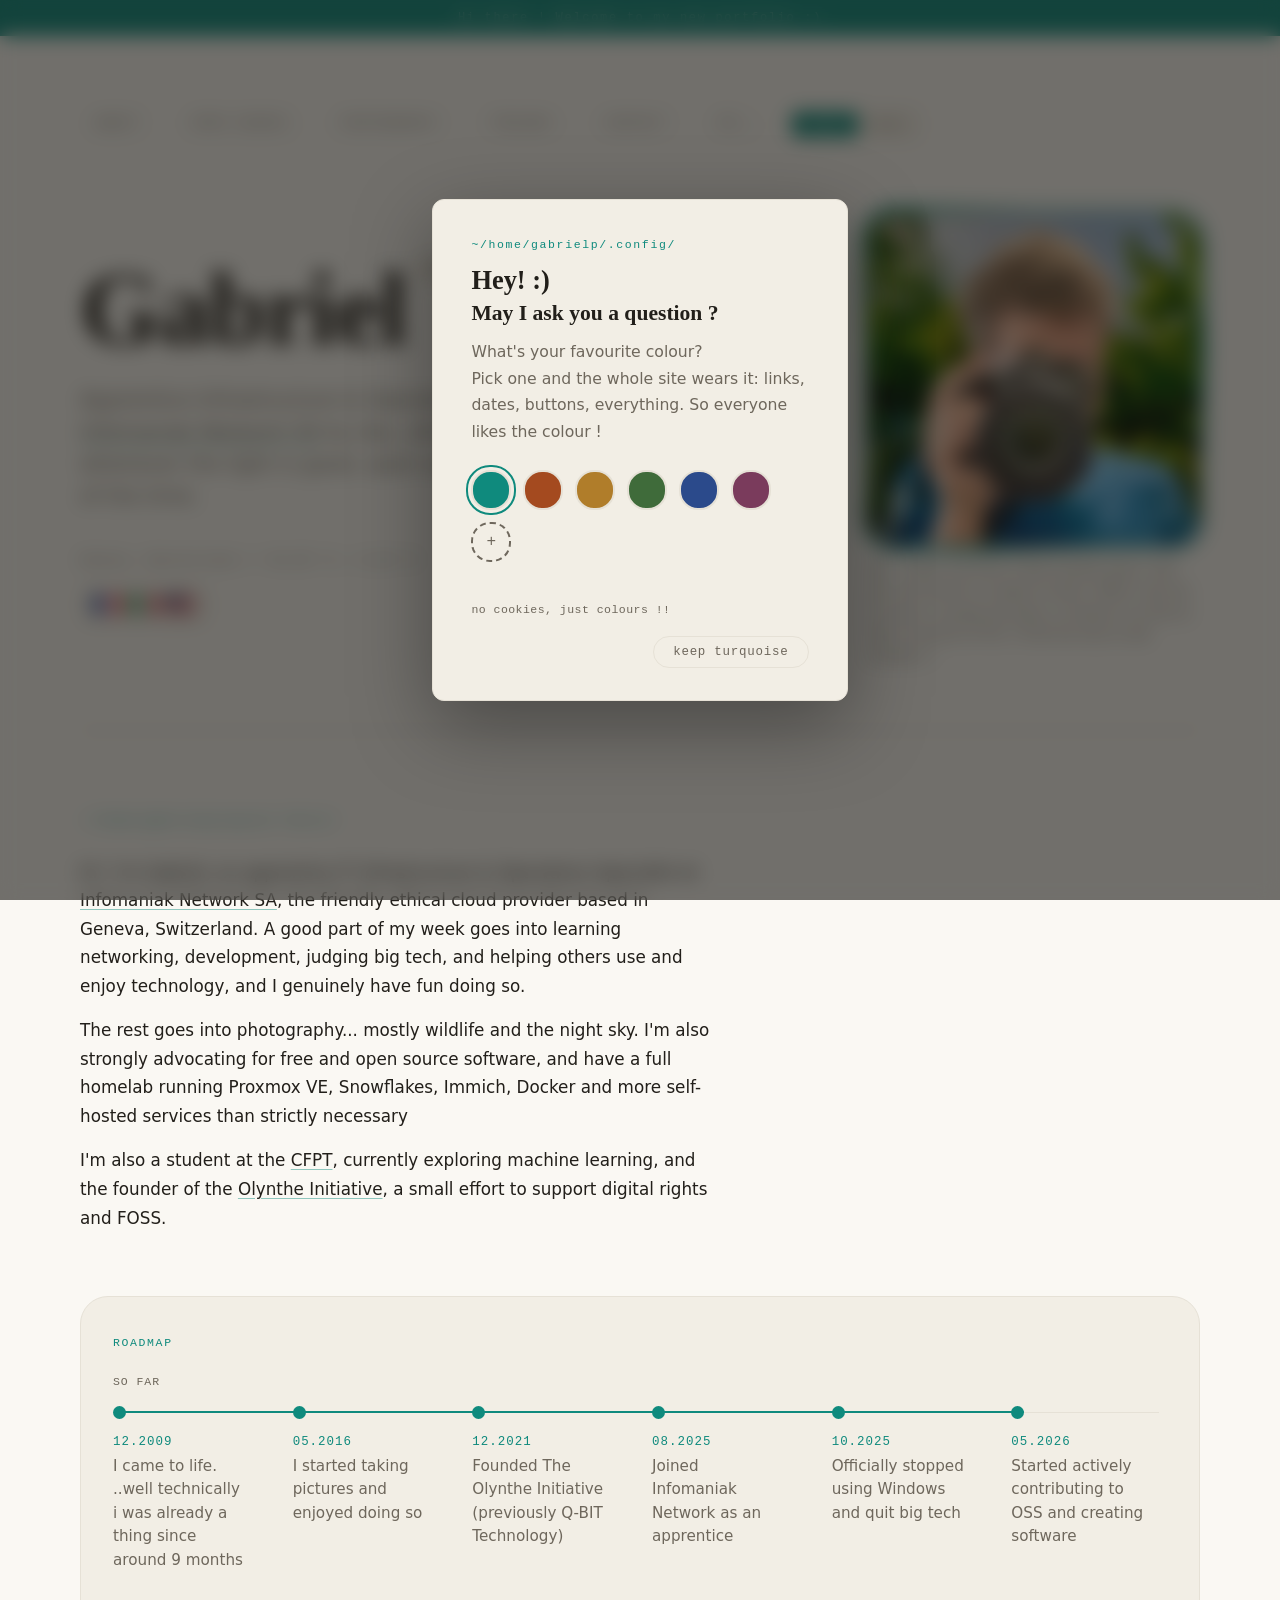
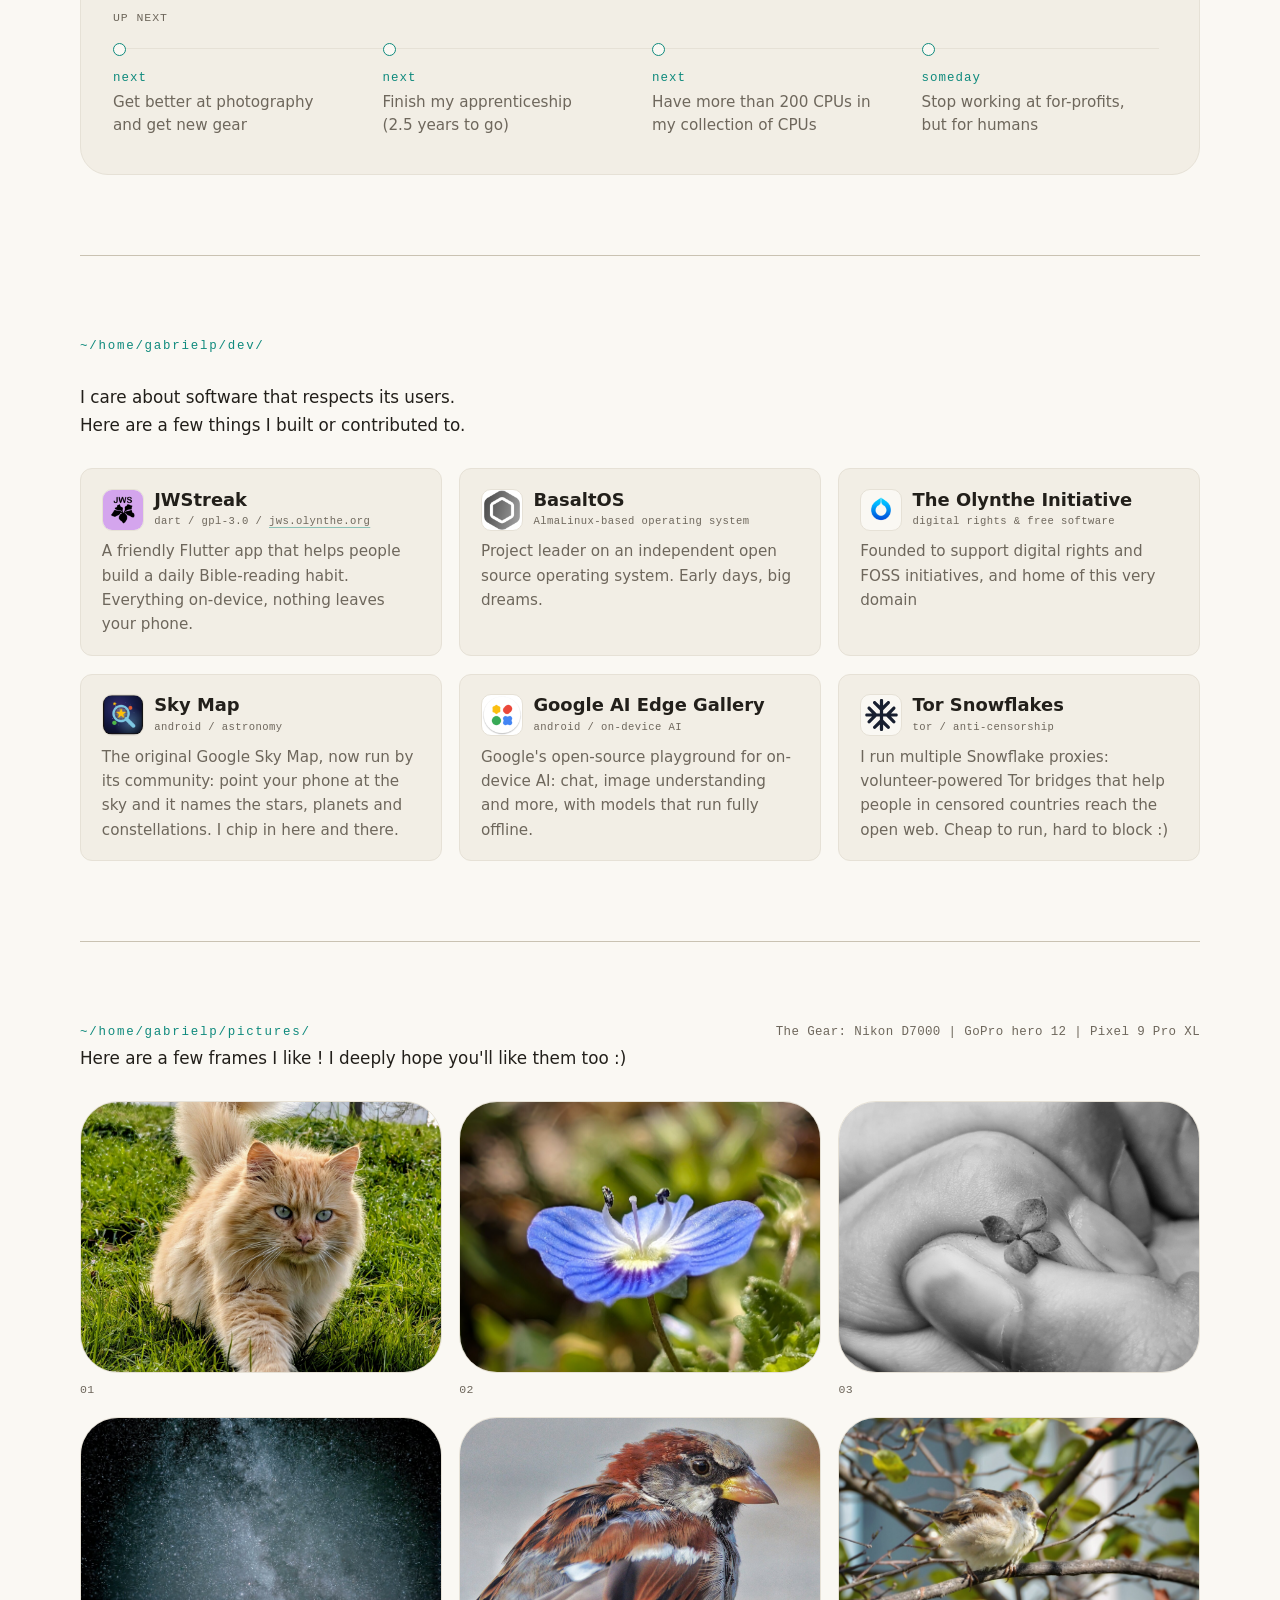
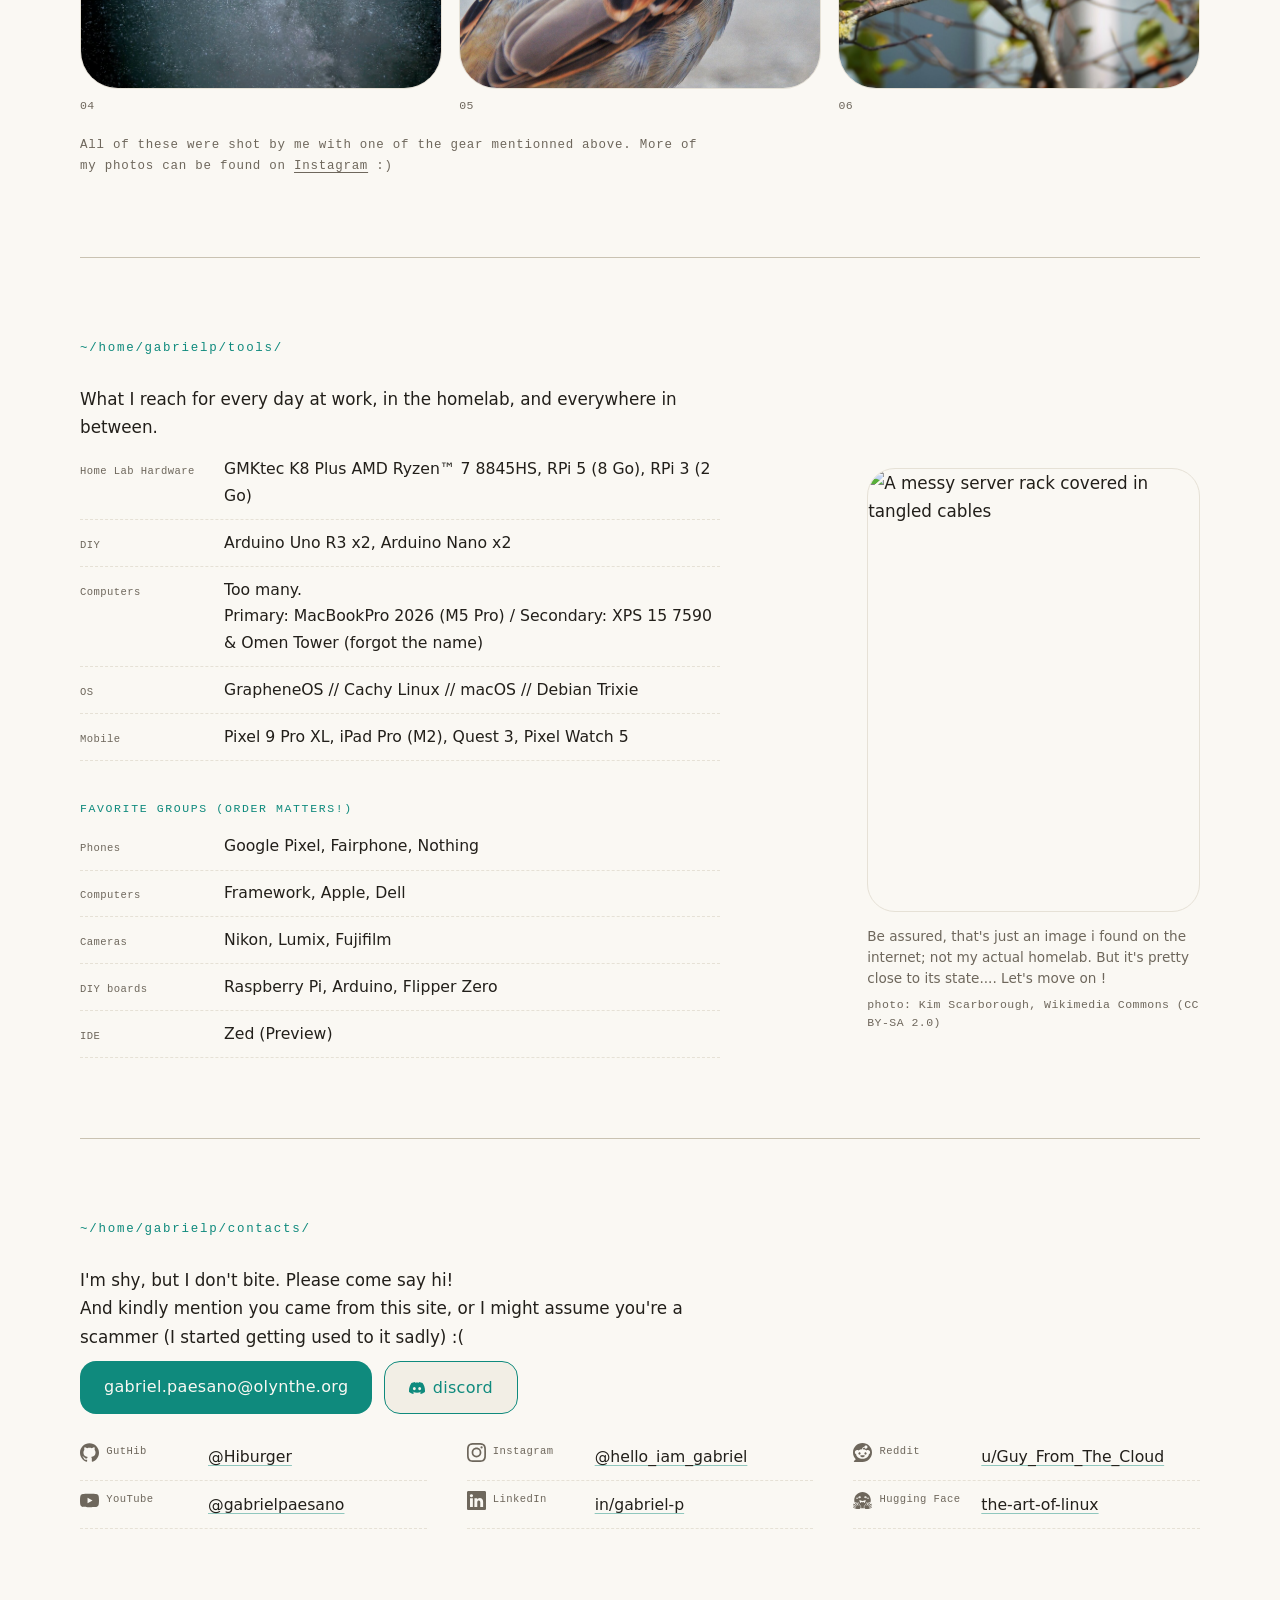
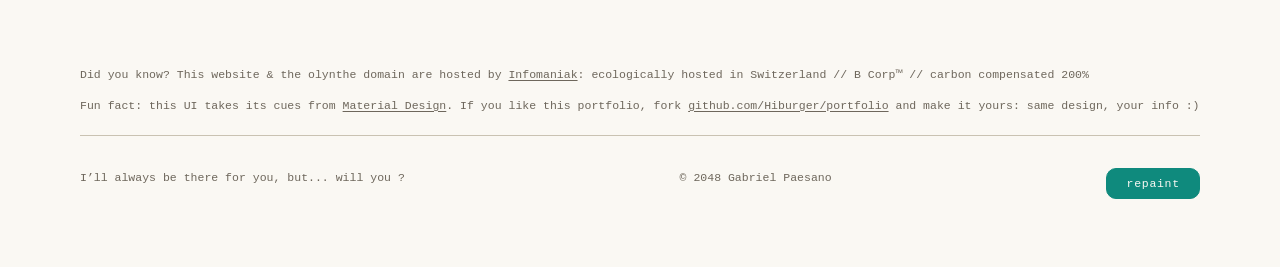
==== commit aae01c06: "English page lives at /en/ like the other languages; root redirects there" ====
--- a/index.html
+++ b/index.html
@@ -1,735 +1,15 @@
 <!doctype html>
 <html lang="en">
-<head>
-  <meta charset="utf-8">
-  <meta name="viewport" content="width=device-width, initial-scale=1">
-  <meta name="color-scheme" content="light dark">
-  <title>Gabriel Paesano 😊</title>
-  <meta name="description" content="Gabriel Paesano, apprentice infrastructure & operations specialist at Infomaniak Network SA, open source contributor, and photographer. Geneva, Switzerland.">
-  <meta property="og:title" content="Gabriel Paesano">
-  <meta property="og:description" content="Apprentice Infrastructure &amp; Operations Specialist at Infomaniak Network SA, open source contributor, photographer.">
-  <meta property="og:url" content="https://gabriel.olynthe.org">
-  <meta property="og:type" content="website">
-  <meta property="og:image" content="https://gabriel.olynthe.org/favicon.jpg">
-  <meta property="og:image:width" content="640">
-  <meta property="og:image:height" content="640">
-  <meta property="og:image:alt" content="Gabriel holding his Nikon camera">
-  <meta name="twitter:card" content="summary">
-  <link rel="alternate" hreflang="en" href="https://gabriel.olynthe.org/">
-  <link rel="alternate" hreflang="fr" href="https://gabriel.olynthe.org/fr/">
-  <link rel="alternate" hreflang="it" href="https://gabriel.olynthe.org/it/">
-  <link rel="alternate" hreflang="x-default" href="https://gabriel.olynthe.org/">
-  <link rel="canonical" href="https://gabriel.olynthe.org/">
-  <meta name="theme-color" content="#faf8f3" media="(prefers-color-scheme: light)">
-  <meta name="theme-color" content="#171511" media="(prefers-color-scheme: dark)">
-  <link rel="icon" href="favicon.jpg?v=2" type="image/jpeg">
-  <link rel="stylesheet" href="style.css?v=16.75">
-  <script>
-    (function () {
-      try {
-        var t = localStorage.getItem("theme");
-        if (t === "dark" || t === "light") document.documentElement.dataset.theme = t;
-        var s = document.documentElement.style;
-        var al = localStorage.getItem("accent-light");
-        var ad = localStorage.getItem("accent-dark");
-        if (al) s.setProperty("--accent-user", al);
-        if (ad) s.setProperty("--accent-user-dark", ad);
-        var ol = localStorage.getItem("on-accent-light");
-        var od = localStorage.getItem("on-accent-dark");
-        if (ol) s.setProperty("--on-accent-user", ol);
-        if (od) s.setProperty("--on-accent-user-dark", od);
-
-      } catch (e) {}
-    })();
-  </script>
-  <script type="application/ld+json">
-  {
-    "@context": "https://schema.org",
-    "@type": "Person",
-    "name": "Gabriel Paesano",
-    "url": "https://gabriel.olynthe.org/",
-    "jobTitle": "Apprentice infrastructure &amp; operations specialist at Infomaniak Network SA",
-    "sameAs": [
-      "https://github.com/Hiburger",
-      "https://instagram.com/hello_iam_gabriel",
-      "https://www.linkedin.com/in/gabriel-p-150632375"
-    ]
-  }
-  </script>
-</head>
-<body>
-  <a class="skip" href="#main">Skip to content</a>
-  <p class="banner">Hi there ! Welcome to my new portfolio :)</p>
-
-  <button type="button" class="menu-btn" aria-controls="mobile-panel" aria-expanded="false">
-    <span></span><span></span><span></span>
-  </button>
-  <div class="panel-backdrop" aria-hidden="true"></div>
-  <nav id="mobile-panel" class="mobile-panel" aria-label="Menu">
-    <p class="panel-label">~/home/gabrielp/menu/</p>
-    <ul class="panel-links">
-      <li><a href="#about">About</a></li>
-      <li><a href="#open-source">Open source</a></li>
-      <li><a href="#photography">Photography</a></li>
-      <li><a href="#toolbox">Toolbox</a></li>
-      <li><a href="#contact">Contact</a></li>
-    </ul>
-    <div class="panel-foot">
-      <p class="panel-label">language</p>
-      <div class="panel-langs">
-        <a href="./" hreflang="en" aria-current="page">EN</a>
-        <a href="fr/" hreflang="fr">FR</a>
-        <a href="it/" hreflang="it">IT</a>
-      </div>
-      <div class="theme-switch" role="group" aria-label="Colour theme">
-        <span class="theme-thumb" aria-hidden="true"></span>
-        <button type="button" class="theme-opt" data-theme-choice="light" aria-pressed="false">light</button>
-        <button type="button" class="theme-opt" data-theme-choice="dark" aria-pressed="false">dark</button>
-      </div>
-    </div>
-  </nav>
-
-  <div class="wrap">
-    <header class="hero">
-      <nav class="top" aria-label="Sections">
-        <a href="#about">About</a>
-        <a href="#open-source">Open source</a>
-        <a href="#photography">Photography</a>
-        <a href="#toolbox">Toolbox</a>
-        <a href="#contact">Contact</a>
-        <div class="lang-switch">
-          <button type="button" class="lang-btn" aria-haspopup="true">EN</button>
-          <ul class="lang-menu">
-            <li><a href="./" hreflang="en" aria-current="page">EN</a></li>
-            <li><a href="fr/" hreflang="fr">FR</a></li>
-            <li><a href="it/" hreflang="it">IT</a></li>
-          </ul>
-        </div>
-        <div class="theme-switch" id="theme-switch" role="group" aria-label="Colour theme">
-          <span class="theme-thumb" aria-hidden="true"></span>
-          <button type="button" class="theme-opt" data-theme-choice="light" aria-pressed="false">light</button>
-          <button type="button" class="theme-opt" data-theme-choice="dark" aria-pressed="false">dark</button>
-        </div>
-      </nav>
-      <div class="hero-row">
-        <div>
-          <h1 aria-label="Gabriel">Gabr<span class="i-wrap">ı<span class="i-tittle" aria-hidden="true"></span></span>el<span class="version">v16.9</span></h1>
-          <p class="lede">Apprentice Infrastructure &amp; Operations Specialist at <a href="https://www.infomaniak.com">Infomaniak Network SA</a> by day, photographer whenever the light is good, open source person the rest of the time.</p>
-          <p class="coords">Geneva, Switzerland // 46.20° N ; 6.14° E</p>
-          <p class="langs">
-            <span class="flag-wrap" data-code="FR"><svg class="flag" viewBox="0 0 3 2" role="img" aria-label="Français"><rect width="1" height="2" fill="#002395"/><rect x="1" width="1" height="2" fill="#fff"/><rect x="2" width="1" height="2" fill="#ED2939"/></svg></span>
-            <span class="flag-wrap" data-code="IT"><svg class="flag" viewBox="0 0 3 2" role="img" aria-label="Italiano"><rect width="1" height="2" fill="#009246"/><rect x="1" width="1" height="2" fill="#fff"/><rect x="2" width="1" height="2" fill="#CE2B37"/></svg></span>
-            <span class="flag-wrap" data-code="EN"><svg class="flag" viewBox="0 0 20 14" role="img" aria-label="English"><rect width="20" height="14" fill="#fff"/><rect width="20" height="2" fill="#B22234"/><rect y="4" width="20" height="2" fill="#B22234"/><rect y="8" width="20" height="2" fill="#B22234"/><rect y="12" width="20" height="2" fill="#B22234"/><rect width="9" height="8" fill="#3C3B6E"/></svg></span>
-          </p>
-        </div>
-        <figure class="hero-photo">
-          <span class="frame">
-            <span class="halo" aria-hidden="true"></span>
-            <img src="favicon.jpg?v=2" alt="Portrait of Gabriel" width="640" height="640">
-          </span>
-          <figcaption>Yes... that's me from a few months back. And yes, the forest is a green screen. When I go out to shoot I usually go alone, so there's no one to take a picture of me. I'd be too shy to ask anyway :(</figcaption>
-        </figure>
-      </div>
-    </header>
-  </div>
-
-  <main id="main">
-    <div class="wrap">
-      <section id="about" class="section" aria-label="About">
-        <h2 class="label">~/home/gabrielp/quick-facts/</h2>
-        <div class="about-prose">
-          <p>Hi ! I'm Gabriel, an apprentice IT Infrastructure &amp; Operations Specialist at <a href="https://www.infomaniak.com">Infomaniak Network SA</a>, the friendly ethical cloud provider based in Geneva, Switzerland. A good part of my week goes into learning networking, development, judging big tech, and helping others use and enjoy technology, and I genuinely have fun doing so.</p>
-          <p>The rest goes into photography... mostly wildlife and the night sky. I'm also strongly advocating for free and open source software, and have a full homelab running Proxmox VE, Snowflakes, Immich, Docker and more self-hosted services than strictly necessary</p>
-          <p>I'm also a student at the <a href="https://edu.ge.ch/secondaire2/centre-de-formation-professionnelle-technique/le-cfpt">CFPT</a>, currently exploring machine learning, and the founder of the <a href="https://olynthe.org">Olynthe Initiative</a>, a small effort to support digital rights and FOSS.</p>
-        </div>
-        <aside class="roadmap">
-          <h3>roadmap</h3>
-          <div class="lane lane-past">
-            <p class="lane-label">so far</p>
-            <ul>
-              <li><span class="year">12.2009</span>I came to life. <br> ..well technically i was already a thing since around 9 months</li>
-              <li><span class="year">05.2016</span>I started taking pictures and enjoyed doing so</li>
-              <li><span class="year">12.2021</span>Founded The Olynthe Initiative (previously Q-BIT Technology)</li>
-              <li><span class="year">08.2025</span>Joined Infomaniak Network as an apprentice</li>
-              <li><span class="year">10.2025</span>Officially stopped using Windows and quit big tech</li>
-              <li><span class="year">05.2026</span>Started actively contributing to OSS and creating software</li>
-            </ul>
-          </div>
-          <div class="lane">
-            <p class="lane-label">up next</p>
-            <ul>
-              <li class="next"><span class="year">next</span>Get better at photography and get new gear</li>
-              <li class="next"><span class="year">next</span>Finish my apprenticeship (2.5 years to go)</li>
-              <li class="next"><span class="year">next</span>Have more than 200 CPUs in my collection of CPUs</li>
-              <li class="next"><span class="year">someday</span>Stop working at for-profits, but for humans</li>
-            </ul>
-          </div>
-        </aside>
-      </section>
-
-      <section id="open-source" class="section" aria-label="Open source">
-        <h2 class="label">~/home/gabrielp/dev/</h2>
-        <p>I care about software that respects its users.<br>Here are a few things I built or contributed to.</p>
-        <ul class="projects">
-          <li class="project">
-            <div class="project-head">
-              <img src="logos/jwstreak.png" alt="" width="42" height="42" loading="lazy">
-              <div>
-                <h3><a href="https://github.com/Hiburger/JWStreak">JWStreak</a></h3>
-                <p class="tag">dart / gpl-3.0 / <a href="https://jws.olynthe.org">jws.olynthe.org</a></p>
-              </div>
-            </div>
-            <p>A friendly Flutter app that helps people build a daily Bible-reading habit. Everything on-device, nothing leaves your phone.</p>
-          </li>
-          <li class="project">
-            <div class="project-head">
-              <img class="tile-white" src="logos/basaltos.png" alt="" width="42" height="42" loading="lazy">
-              <div>
-                <h3><a href="https://github.com/BasaltOS-org">BasaltOS</a></h3>
-                <p class="tag">AlmaLinux-based operating system</p>
-              </div>
-            </div>
-            <p>Project leader on an independent open source operating system. Early days, big dreams.</p>
-          </li>
-          <li class="project">
-            <div class="project-head">
-              <img src="logos/olynthe.png" alt="" width="42" height="42" loading="lazy">
-              <div>
-                <h3><a href="https://olynthe.org">The Olynthe Initiative</a></h3>
-                <p class="tag">digital rights & free software</p>
-              </div>
-            </div>
-            <p>Founded to support digital rights and FOSS initiatives, and home of this very domain</p>
-          </li>
-          <li class="project">
-            <div class="project-head">
-              <img src="logos/sky-map.png?v=2" alt="" width="42" height="42" loading="lazy">
-              <div>
-                <h3><a href="https://github.com/sky-map-team/">Sky Map</a></h3>
-                <p class="tag">android / astronomy</p>
-              </div>
-            </div>
-            <p>The original Google Sky Map, now run by its community: point your phone at the sky and it names the stars, planets and constellations. I chip in here and there.</p>
-          </li>
-          <li class="project">
-            <div class="project-head">
-              <img class="tile-white" src="logos/ai-edge-gallery.png" alt="" width="42" height="42" loading="lazy">
-              <div>
-                <h3><a href="https://github.com/google-ai-edge/gallery">Google AI Edge Gallery</a></h3>
-                <p class="tag">android / on-device AI</p>
-              </div>
-            </div>
-            <p>Google's open-source playground for on-device AI: chat, image understanding and more, with models that run fully offline.</p>
-          </li>
-          <li class="project">
-            <div class="project-head">
-              <img class="snowflake" src="logos/snowflake.svg?v=2" alt="" width="42" height="42" loading="lazy">
-              <div>
-                <h3><a href="https://snowflake.torproject.org/">Tor Snowflakes</a></h3>
-                <p class="tag">tor / anti-censorship</p>
-              </div>
-            </div>
-            <p>I run multiple Snowflake proxies: volunteer-powered Tor bridges that help people in censored countries reach the open web. Cheap to run, hard to block :)</p>
-          </li>
-        </ul>
-      </section>
-    </div>
-
-    <div class="wrap">
-      <section id="photography" class="section" aria-label="Photography">
-        <div class="section-head">
-          <h2 class="label">~/home/gabrielp/pictures/</h2>
-          <p class="gear">The Gear: Nikon D7000 | GoPro hero 12 | Pixel 9 Pro XL</p>
-        </div>
-        <p>Here are a few frames I like ! I deeply hope you'll like them too :)</p>
-        <div class="gallery">
-          <figure>
-            <a href="photos/01.jpg" target="_blank" rel="noopener">
-              <img src="photos/01.jpg" alt="A ginger cat prowling through dewy grass" width="2000" height="1676" loading="lazy">
-            </a>
-            <figcaption>01</figcaption>
-          </figure>
-          <figure>
-            <a href="photos/02.jpg" target="_blank" rel="noopener">
-              <img src="photos/02.jpg" alt="A blue speedwell flower in close-up" width="1507" height="2000" loading="lazy">
-            </a>
-            <figcaption>02</figcaption>
-          </figure>
-          <figure>
-            <a href="photos/03.jpg" target="_blank" rel="noopener">
-              <img src="photos/03.jpg" alt="Black and white, hands gently holding a tiny leaf" width="2000" height="1632" loading="lazy">
-            </a>
-            <figcaption>03</figcaption>
-          </figure>
-          <figure>
-            <a href="photos/04.jpg" target="_blank" rel="noopener">
-              <img src="photos/04.jpg" alt="The Milky Way over a dark night sky" width="1506" height="2000" loading="lazy">
-            </a>
-            <figcaption>04</figcaption>
-          </figure>
-          <figure>
-            <a href="photos/05.jpg" target="_blank" rel="noopener">
-              <img src="photos/05.jpg" alt="A house sparrow in sharp profile" width="1428" height="2000" loading="lazy">
-            </a>
-            <figcaption>05</figcaption>
-          </figure>
-          <figure>
-            <a href="photos/06.jpg" target="_blank" rel="noopener">
-              <img src="photos/06.jpg" alt="Two sparrows perched on a branch" width="1518" height="1107" loading="lazy">
-            </a>
-            <figcaption>06</figcaption>
-          </figure>
-        </div>
-        <p class="gallery-note">All of these were shot by me with one of the gear mentionned above. More of my photos can be found on <a href="https://instagram.com/hello_iam_gabriel" target="_blank" rel="noopener">Instagram</a> :)</p>
-      </section>
-    </div>
-
-    <div class="wrap">
-      <section id="toolbox" class="section" aria-label="Toolbox">
-        <h2 class="label">~/home/gabrielp/tools/</h2>
-        <p>What I reach for every day at work, in the homelab, and everywhere in between.</p>
-        <div class="hero-row">
-          <div>
-            <ul class="links">
-              <li><span class="tag">Home Lab Hardware</span>GMKtec K8 Plus AMD Ryzen™ 7 8845HS, RPi 5 (8 Go), RPi 3 (2 Go)</li>
-              <li><span class="tag">DIY</span>Arduino Uno R3 x2, Arduino Nano x2</li>
-              <li><span class="tag">Computers</span>Too many. <br> Primary: MacBookPro 2026 (M5 Pro) / Secondary: XPS 15 7590 & Omen Tower (forgot the name)</li>
-              <li><span class="tag">OS</span>GrapheneOS // Cachy Linux // macOS // Debian Trixie</li>
-              <li><span class="tag">Mobile</span>Pixel 9 Pro XL, iPad Pro (M2), Quest 3, Pixel Watch 5</li>
-            </ul>
-            <p class="sub-label">favorite groups (order matters!)</p>
-            <ul class="links">
-              <li><span class="tag">Phones</span>Google Pixel, Fairphone, Nothing</li>
-              <li><span class="tag">Computers</span>Framework, Apple, Dell</li>
-              <li><span class="tag">Cameras</span>Nikon, Lumix, Fujifilm</li>
-              <li><span class="tag">DIY boards</span>Raspberry Pi, Arduino, Flipper Zero</li>
-              <li><span class="tag">IDE</span>Zed (Preview)</li>
-            </ul>
-          </div>
-          <figure class="hero-photo">
-            <img src="messy_server_rack.jpg" alt="A messy server rack covered in tangled cables" width="1440" height="1920">
-            <figcaption>Be assured, that's just an image i found on the internet; not my actual homelab. But it's pretty close to its state.... Let's move on !
-              <span class="photo-credit">photo: Kim Scarborough, Wikimedia Commons (CC BY-SA 2.0)</span>
-            </figcaption>
-          </figure>
-        </div>
-      </section>
-    </div>
-
-    <div class="wrap">
-      <section id="contact" class="section" aria-label="Contact">
-        <h2 class="label">~/home/gabrielp/contacts/</h2>
-        <p>I'm shy, but I don't bite. Please come say hi! <br> And kindly mention you came from this site, or I might assume you're a scammer (I started getting used to it sadly) :( </p>
-        <div class="contact-btns">
-          <a class="email" href="mailto:gabriel.paesano@olynthe.org">gabriel.paesano@olynthe.org</a>
-          <a class="email discord" href="https://discord.com/users/1085984192644530257" target="_blank" rel="noopener"><svg class="sicon" aria-hidden="true"><use href="logos/socials.svg?v=1#discord"/></svg>discord</a>
-        </div>
-        <ul class="links">
-          <li><span class="tag"><svg class="sicon" aria-hidden="true"><use href="logos/socials.svg?v=1#github"/></svg>GutHib</span><a href="https://github.com/Hiburger">@Hiburger</a></li>
-          <li><span class="tag"><svg class="sicon" aria-hidden="true"><use href="logos/socials.svg?v=1#instagram"/></svg>Instagram</span><a href="https://instagram.com/hello_iam_gabriel">@hello_iam_gabriel</a></li>
-          <li><span class="tag"><svg class="sicon" aria-hidden="true"><use href="logos/socials.svg?v=1#reddit"/></svg>Reddit</span><a href="https://www.reddit.com/user/Guy_From_The_Cloud/">u/Guy_From_The_Cloud</a></li>
-          <li><span class="tag"><svg class="sicon" aria-hidden="true"><use href="logos/socials.svg?v=1#youtube"/></svg>YouTube</span><a href="https://youtube.com/@gabrielpaesano">@gabrielpaesano</a></li>
-          <li><span class="tag"><svg class="sicon" aria-hidden="true"><use href="logos/socials.svg?v=1#linkedin"/></svg>LinkedIn</span><a href="https://www.linkedin.com/in/gabriel-p-150632375">in/gabriel-p</a></li>
-          <li><span class="tag"><svg class="sicon" aria-hidden="true"><use href="logos/socials.svg?v=1#huggingface"/></svg>Hugging Face</span><a href="https://huggingface.co/the-art-of-linux">the-art-of-linux</a></li>
-        </ul>
-      </section>
-    </div>
-  </main>
-
-  <div class="wrap">
-    <p class="hosted">Did you know? This website &amp; the olynthe domain are hosted by <a href="https://www.infomaniak.com">Infomaniak</a>: ecologically hosted in Switzerland // B Corp™ // carbon compensated 200%</p>
-    <p class="hosted fork">Fun fact: this UI takes its cues from <a href="https://m3.material.io">Material Design</a>. If you like this portfolio, fork <a href="https://github.com/Hiburger/portfolio">github.com/Hiburger/portfolio</a> and make it yours: same design, your info :)</p>
-    <footer>
-      <span>I’ll always be there for you, but... will you ?</span>
-      <span>© 2048 Gabriel Paesano</span>
-      <button type="button" class="repaint" id="repaint">repaint</button>
-    </footer>
-  </div>
-
-  <dialog class="colour-modal" id="colour-modal" aria-labelledby="colour-title">
-    <form method="dialog">
-      <p class="colour-label">~/home/gabrielp/.config/</p>
-      <h2 id="colour-title">Hey! :) <br> <span class="colour-question">May I ask you a question ?</span></h2>
-      <p>What's your favourite colour? <br> Pick one and the whole site wears it: links, dates, buttons, everything. So everyone likes the colour !</p>
-      <div class="swatches">
-        <button type="button" class="swatch" data-colour="#0f8a7d" style="background: #0f8a7d" aria-label="turquoise"></button>
-        <button type="button" class="swatch" data-colour="#a44a1f" style="background: #a44a1f" aria-label="terracotta"></button>
-        <button type="button" class="swatch" data-colour="#b07d2a" style="background: #b07d2a" aria-label="ochre"></button>
-        <button type="button" class="swatch" data-colour="#3f6b3a" style="background: #3f6b3a" aria-label="forest"></button>
-        <button type="button" class="swatch" data-colour="#2b4a8b" style="background: #2b4a8b" aria-label="denim"></button>
-        <button type="button" class="swatch" data-colour="#7a3b5c" style="background: #7a3b5c" aria-label="plum"></button>
-        <label class="swatch-custom" aria-label="pick any colour">+
-          <input type="color" value="#0f8a7d">
-        </label>
-      </div>
-      <div class="colour-actions">
-        <span class="colour-note">no cookies, just colours !!</span>
-        <button class="colour-skip" value="cancel">keep turquoise</button>
-      </div>
-    </form>
-  </dialog>
-
-  <script>
-    (function () {
-      var root = document.documentElement;
-      var switches = document.querySelectorAll(".theme-switch");
-      var mq = window.matchMedia("(prefers-color-scheme: dark)");
-      function currentIsDark() {
-        return root.dataset.theme === "dark" || (!root.dataset.theme && mq.matches);
-      }
-      function renderSwitch(sw) {
-        var thumb = sw.querySelector(".theme-thumb");
-        var opts = sw.querySelectorAll(".theme-opt");
-        var dark = currentIsDark();
-        opts.forEach(function (b) {
-          var active = (b.dataset.themeChoice === "dark") === dark;
-          b.classList.toggle("is-active", active);
-          b.setAttribute("aria-pressed", active ? "true" : "false");
-          if (active) {
-            thumb.style.width = b.offsetWidth + "px";
-            thumb.style.transform = "translateX(" + b.offsetLeft + "px)";
-          }
-        });
-      }
-      function render() {
-        switches.forEach(renderSwitch);
-      }
-      switches.forEach(function (sw) {
-        sw.querySelectorAll(".theme-opt").forEach(function (b) {
-          b.addEventListener("click", function () {
-            root.dataset.theme = b.dataset.themeChoice;
-            try { localStorage.setItem("theme", b.dataset.themeChoice); } catch (e) {}
-            render();
-          });
-        });
-      });
-      window.addEventListener("resize", render);
-      switches.forEach(function (sw) {
-        sw.querySelector(".theme-thumb").style.transition = "none";
-      });
-      render();
-      void document.body.offsetWidth;
-      switches.forEach(function (sw) {
-        sw.querySelector(".theme-thumb").style.transition = "";
-      });
-    })();
-  </script>
-
-  <script>
-    (function () {
-      var lane = document.querySelector(".roadmap .lane-past");
-      if (!lane || !("IntersectionObserver" in window)) return;
-      var ul = lane.querySelector("ul");
-      var fill = document.createElement("span");
-      fill.className = "lane-fill";
-      fill.setAttribute("aria-hidden", "true");
-      ul.appendChild(fill);
-      var items = ul.querySelectorAll("li");
-      items.forEach(function (li, i) {
-        li.style.setProperty("--d", (((i + 1) / items.length) * 1.5).toFixed(2) + "s");
-      });
-      var last = items[items.length - 1];
-      function size() {
-        fill.style.width = (last.offsetLeft + 7) + "px";
-      }
-      size();
-      window.addEventListener("resize", size);
-      var drawn = false;
-      function draw() {
-        if (drawn) return;
-        drawn = true;
-        ul.classList.add("is-drawn");
-      }
-      var io = new IntersectionObserver(function (entries) {
-        entries.forEach(function (e) {
-          if (e.isIntersecting) {
-            draw();
-            io.disconnect();
-          }
-        });
-      }, { threshold: 0.4 });
-      io.observe(lane);
-      setTimeout(draw, 2500);
-    })();
-  </script>
-
-  <script>
-    (function () {
-      var root = document.documentElement;
-      var dlg = document.getElementById("colour-modal");
-      if (!dlg || !dlg.showModal) return;
-      function store(k, v) { try { localStorage.setItem(k, v); } catch (e) {} }
-      function read(k) { try { return localStorage.getItem(k); } catch (e) { return null; } }
-      function hexToHsl(hex) {
-        var r = parseInt(hex.slice(1, 3), 16) / 255;
-        var g = parseInt(hex.slice(3, 5), 16) / 255;
-        var b = parseInt(hex.slice(5, 7), 16) / 255;
-        var max = Math.max(r, g, b), min = Math.min(r, g, b), h = 0, s = 0, l = (max + min) / 2;
-        if (max !== min) {
-          var d = max - min;
-          s = l > 0.5 ? d / (2 - max - min) : d / (max + min);
-          if (max === r) h = ((g - b) / d + (g < b ? 6 : 0)) / 6;
-          else if (max === g) h = ((b - r) / d + 2) / 6;
-          else h = ((r - g) / d + 4) / 6;
-        }
-        return [h, s, l];
-      }
-      function hslToHex(h, s, l) {
-        function f(n) {
-          var k = (n + h * 12) % 12;
-          var a = s * Math.min(l, 1 - l);
-          var v = l - a * Math.max(-1, Math.min(k - 3, 9 - k, 1));
-          return Math.round(255 * v);
-        }
-        return "#" + ((1 << 24) + (f(0) << 16) + (f(8) << 8) + f(4)).toString(16).slice(1);
-      }
-      function tune(hex, lmin, lmax) {
-        var c = hexToHsl(hex);
-        return hslToHex(c[0], c[1], Math.min(lmax, Math.max(lmin, c[2])));
-      }
-      function inkFor(hex) {
-        var r = parseInt(hex.slice(1, 3), 16), g = parseInt(hex.slice(3, 5), 16), b = parseInt(hex.slice(5, 7), 16);
-        return (r * 299 + g * 587 + b * 114) / 1000 > 150 ? "#171511" : "#faf8f3";
-      }
-      function choose(hex) {
-        if (!/^#[0-9a-fA-F]{6}$/.test(hex)) return;
-        var light = tune(hex, 0.3, 0.52);
-        var dark = tune(hex, 0.58, 0.74);
-        root.style.setProperty("--accent-user", light);
-        root.style.setProperty("--accent-user-dark", dark);
-        root.style.setProperty("--on-accent-user", inkFor(light));
-        root.style.setProperty("--on-accent-user-dark", inkFor(dark));
-        store("accent-light", light);
-        store("accent-dark", dark);
-        store("on-accent-light", inkFor(light));
-        store("on-accent-dark", inkFor(dark));
-
-      }
-      dlg.querySelectorAll(".swatch").forEach(function (b) {
-        b.addEventListener("click", function (e) {
-          e.preventDefault();
-          choose(b.dataset.colour);
-          dlg.close();
-        });
-      });
-      var picker = dlg.querySelector(".swatch-custom input");
-      if (picker) {
-        picker.addEventListener("input", function () { choose(picker.value); });
-        picker.addEventListener("change", function () { dlg.close(); });
-      }
-      dlg.addEventListener("close", function () { store("accent-asked", "1"); });
-      if (!read("accent-asked")) dlg.showModal();
-      var rp = document.getElementById("repaint");
-      if (rp) rp.addEventListener("click", function () { dlg.showModal(); });
-    })();
-  </script>
-
-  <script>
-    (function () {
-      var b = document.querySelector(".banner");
-      var h = new Date().getHours();
-      if (b && h >= 1 && h < 5) {
-        b.textContent = "it's " + h + "am, shouldn't you be asleep ?";
-      }
-      var base = document.title;
-      document.addEventListener("visibilitychange", function () {
-        if (document.hidden) {
-          document.title = "come back :(";
-        } else {
-          document.title = "oh hi again";
-          window.setTimeout(function () { document.title = base; }, 1600);
-        }
-      });
-      console.log(
-        "%c~/home/gabrielp $ cat .secret",
-        "color: #0f8a7d; font-family: monospace; font-weight: bold"
-      );
-      console.log(
-        "%chello, fellow console person.\nsooo.... what are we doing?\npsst: come back around 3am.\nGabriel",
-        "color: #6e675c; font-family: monospace; font-style: italic"
-      );
-    })();
-  </script>
-  <script>
-    (function () {
-      var reduce = window.matchMedia("(prefers-reduced-motion: reduce)").matches;
-      var tittle = document.querySelector("h1 .i-tittle");
-      var links = document.querySelectorAll("nav.top a[href^='#']");
-      var isPhone = window.matchMedia("(pointer: coarse) and (hover: none)").matches;
-      if (reduce || isPhone || !tittle || links.length < 5 || links[0].getBoundingClientRect().width === 0 || !("animate" in Element.prototype)) return;
-      function start() {
-        var byHref = {};
-        links.forEach(function (a) { byHref[a.getAttribute("href")] = a; });
-        var path = ["#about", "#open-source", "#toolbox", "#photography", "#open-source"];
-        var tr = tittle.getBoundingClientRect();
-        var size = tr.width * 1.25;
-        var pts = path.map(function (h) {
-          var a = byHref[h];
-          if (!a) return null;
-          var r = a.getBoundingClientRect();
-          return { x: r.left + r.width / 2, y: r.top + window.scrollY - size / 2 };
-        });
-        pts.push({ x: tr.left + tr.width / 2, y: tr.top + window.scrollY + tr.height / 2 });
-        if (pts.indexOf(null) !== -1) return;
-        tittle.style.opacity = "0";
-        var dot = document.createElement("span");
-        dot.setAttribute("aria-hidden", "true");
-        dot.style.cssText =
-          "position:absolute;left:0;top:0;width:" + size + "px;height:" + size +
-          "px;border-radius:50%;background:var(--ink);transition:background .2s ease;z-index:60;pointer-events:none;opacity:0;transform:translate(" +
-          (pts[0].x - size / 2) + "px," + (pts[0].y - size / 2) + "px)";
-        document.body.appendChild(dot);
-        dot.animate([{ opacity: 0 }, { opacity: 1 }], { duration: 150, fill: "forwards" });
-        function tx(p) {
-          return "translate(" + (p.x - size / 2) + "px," + (p.y - size / 2) + "px)";
-        }
-        function hop(from, to) {
-          var mx = (from.x + to.x) / 2;
-          var my = Math.min(from.y, to.y) - (16 + Math.random() * 40);
-          var d = 150 + Math.random() * 260;
-          dot.animate([
-            { transform: tx(from), easing: "ease-in" },
-            { transform: "translate(" + mx + "px," + my + "px)", offset: 0.5, easing: "ease-out" },
-            { transform: tx(to) }
-          ], { duration: d, fill: "forwards" });
-          return d;
-        }
-        function wait(ms) { return new Promise(function (r) { setTimeout(r, ms); }); }
-        var seq = wait(200 + Math.random() * 600);
-        var from = pts[0];
-        for (var i = 1; i < pts.length; i++) {
-          (function (base, last) {
-            seq = seq.then(function () {
-              var to = last ? base : {
-                x: base.x + (Math.random() * 2 - 1) * 34,
-                y: base.y + Math.random() * 6
-              };
-              if (last) dot.style.background = "var(--accent)";
-              var d = hop(from, to);
-              from = to;
-              return wait(last ? d : d + 250 + Math.random() * 1400);
-            });
-          })(pts[i], i === pts.length - 1);
-        }
-        function restore() {
-          tittle.style.opacity = "1";
-          if (dot.parentNode) dot.remove();
-        }
-        seq.then(function () {
-          dot.animate([{ opacity: 1 }, { opacity: 0 }], { duration: 130, fill: "forwards" });
-          tittle.style.opacity = "1";
-          tittle.style.background = "var(--accent)";
-          setTimeout(function () { dot.remove(); }, 200);
-        }, restore);
-      }
-      var asked = null;
-      try { asked = localStorage.getItem("accent-asked"); } catch (e) {}
-      if (asked) {
-        start();
-        return;
-      }
-      var dlg = document.getElementById("colour-modal");
-      if (dlg && dlg.open) {
-        dlg.addEventListener("close", start, { once: true });
-      } else {
-        start();
-      }
-    })();
-  </script>
-
-  <script>
-    (function () {
-      var btn = document.querySelector(".menu-btn");
-      var panel = document.getElementById("mobile-panel");
-      var backdrop = document.querySelector(".panel-backdrop");
-      if (!btn || !panel || !backdrop) return;
-      function setOpen(open) {
-        panel.classList.toggle("is-open", open);
-        backdrop.classList.toggle("is-open", open);
-        document.body.classList.toggle("panel-open", open);
-        btn.setAttribute("aria-expanded", open ? "true" : "false");
-      }
-      btn.addEventListener("click", function () {
-        setOpen(!panel.classList.contains("is-open"));
-      });
-      backdrop.addEventListener("click", function () { setOpen(false); });
-      panel.querySelectorAll("a[href^='#']").forEach(function (a) {
-        a.addEventListener("click", function () { setOpen(false); });
-      });
-      document.addEventListener("keydown", function (e) {
-        if (e.key === "Escape") setOpen(false);
-      });
-    })();
-  </script>
-
-  <script>
-    (function () {
-      if (!window.matchMedia("(pointer: fine)").matches) return;
-      var dot = document.createElement("div");
-      dot.className = "cursor-dot";
-      dot.setAttribute("aria-hidden", "true");
-      document.body.appendChild(dot);
-      document.documentElement.classList.add("cursor-on");
-      var visible = false;
-      function place(e) {
-        var dlg = document.querySelector("dialog[open]");
-        if (dlg) {
-          dot.style.opacity = "0";
-          visible = false;
-          return;
-        }
-        if (!visible) {
-          dot.style.opacity = "1";
-          visible = true;
-        }
-        var el = e.target && e.target.closest ? e.target.closest("a, button, input, label, [role='button']") : null;
-        if (el && el.closest(".gallery")) el = null;
-        if (el && getComputedStyle(el).display !== "inline") {
-          var r = el.getBoundingClientRect();
-          dot.style.left = r.left + "px";
-          dot.style.top = r.top + "px";
-          dot.style.width = r.width + "px";
-          dot.style.height = r.height + "px";
-          var br = getComputedStyle(el).borderTopLeftRadius;
-          dot.style.borderRadius = br === "0px" ? "6px" : br;
-          dot.classList.add("is-target");
-        } else {
-          dot.style.left = (e.clientX - 11) + "px";
-          dot.style.top = (e.clientY - 11) + "px";
-          dot.style.width = "22px";
-          dot.style.height = "22px";
-          dot.style.borderRadius = "50%";
-          dot.classList.remove("is-target");
-        }
-      }
-      var lastX = -100;
-      var lastY = -100;
-      document.addEventListener("mousemove", function (e) {
-        lastX = e.clientX;
-        lastY = e.clientY;
-        place(e);
-      });
-      var lastScroll = window.scrollY;
-      (function watch() {
-        if (window.scrollY !== lastScroll) {
-          lastScroll = window.scrollY;
-          if (visible) {
-            place({ clientX: lastX, clientY: lastY, target: document.elementFromPoint(lastX, lastY) });
-          }
-        }
-        window.requestAnimationFrame(watch);
-      })();
-      document.addEventListener("mousedown", function () { dot.classList.add("is-down"); });
-      document.addEventListener("mouseup", function () { dot.classList.remove("is-down"); });
-      document.documentElement.addEventListener("mouseleave", function () {
-        dot.style.opacity = "0";
-        visible = false;
-      });
-      document.documentElement.addEventListener("mouseenter", function () {
-        dot.style.opacity = "1";
-        visible = true;
-      });
-    })();
-  </script>
-</body>
+  <head>
+    <meta charset="utf-8">
+    <meta name="viewport" content="width=device-width, initial-scale=1">
+    <title>Gabriel Paesano</title>
+    <meta name="robots" content="noindex">
+    <link rel="canonical" href="https://gabriel.olynthe.org/en/">
+    <meta http-equiv="refresh" content="0; url=/en/">
+    <script>location.replace("/en/");</script>
+  </head>
+  <body>
+    <p>English lives at <a href="/en/">/en/</a>.</p>
+  </body>
 </html>
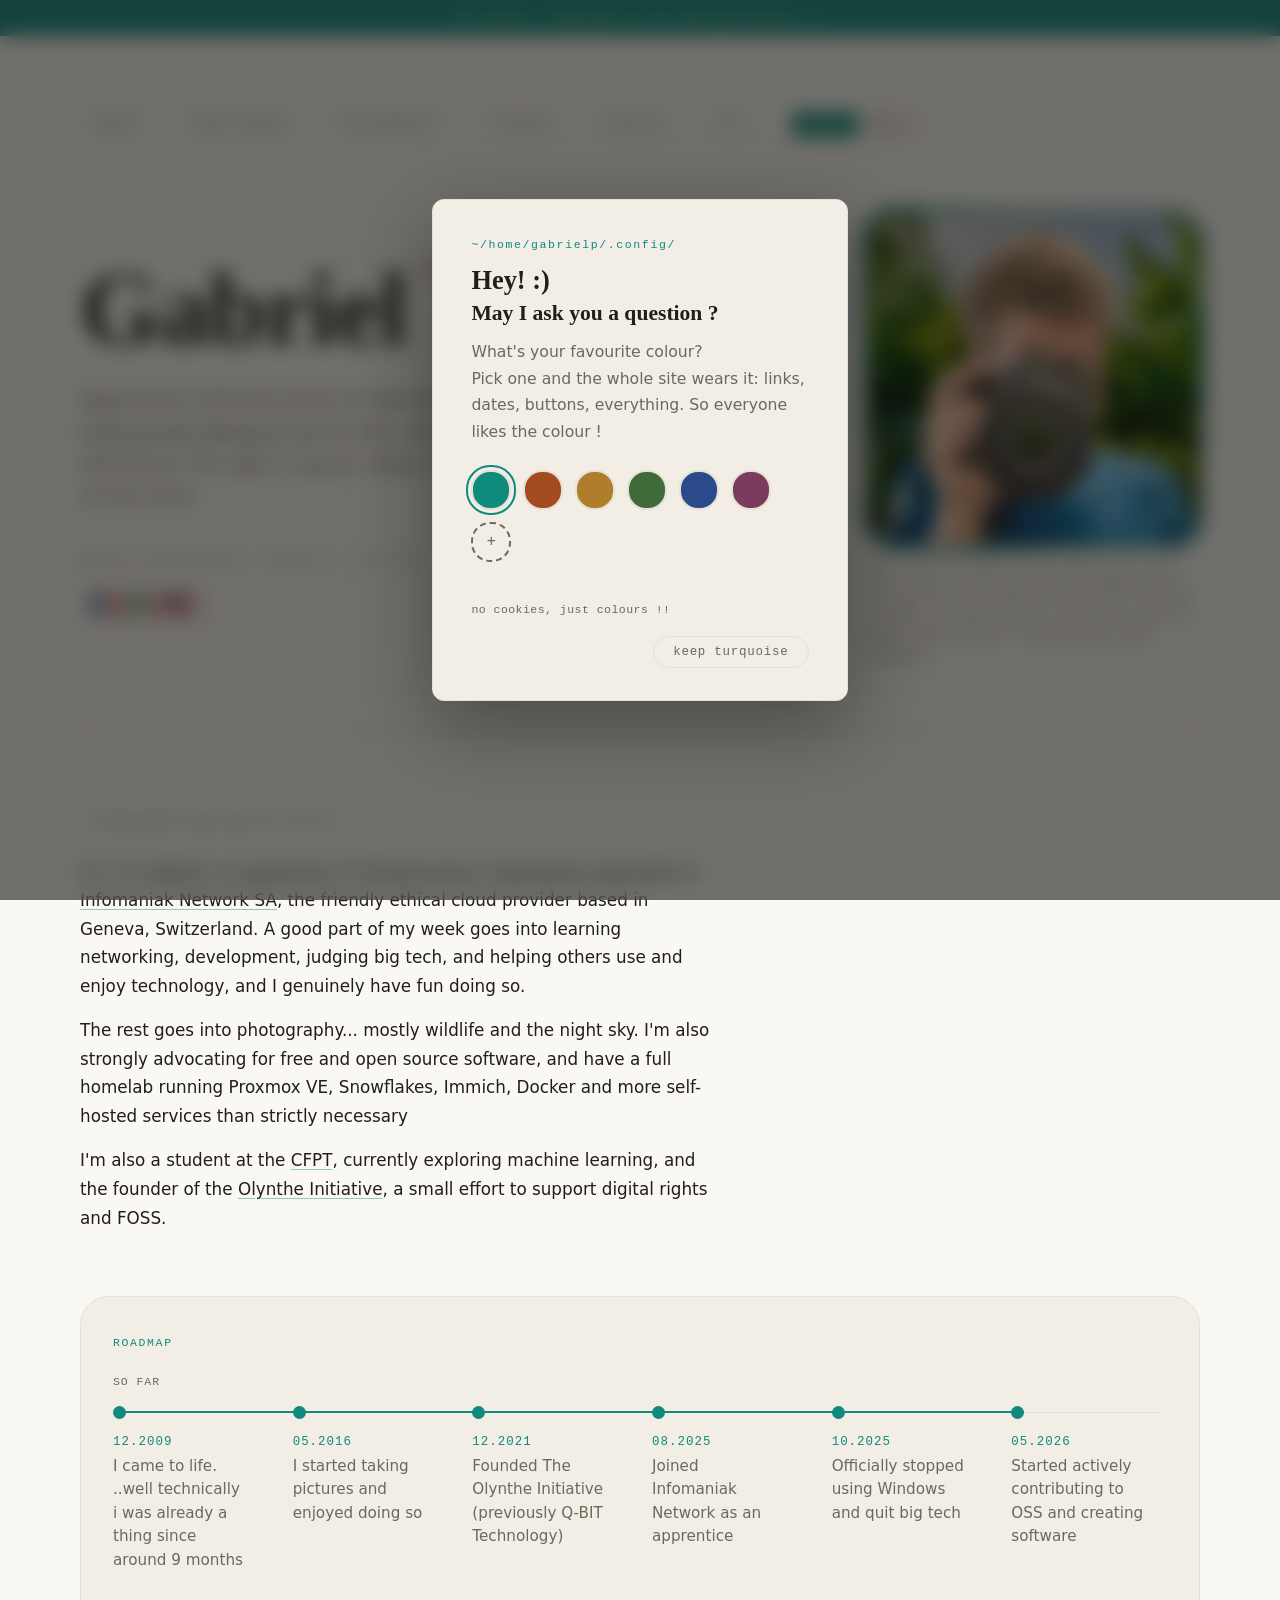
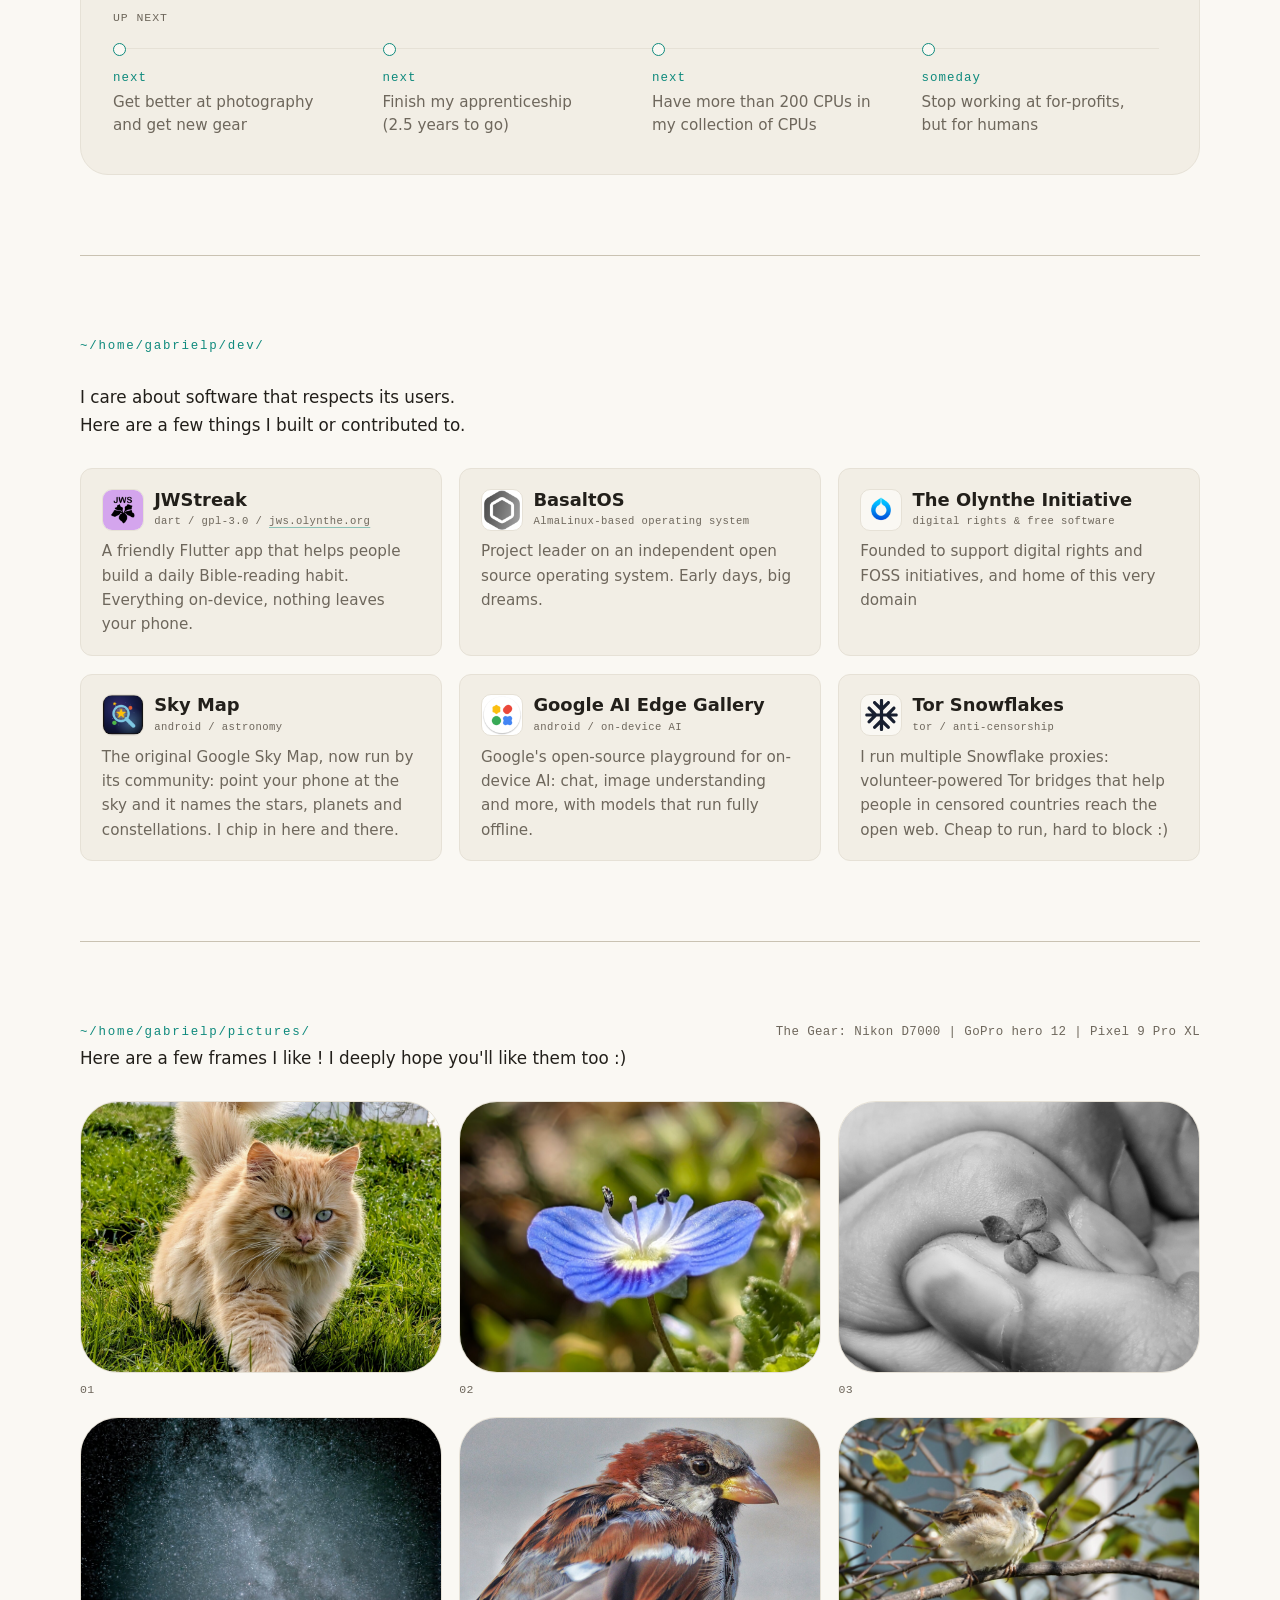
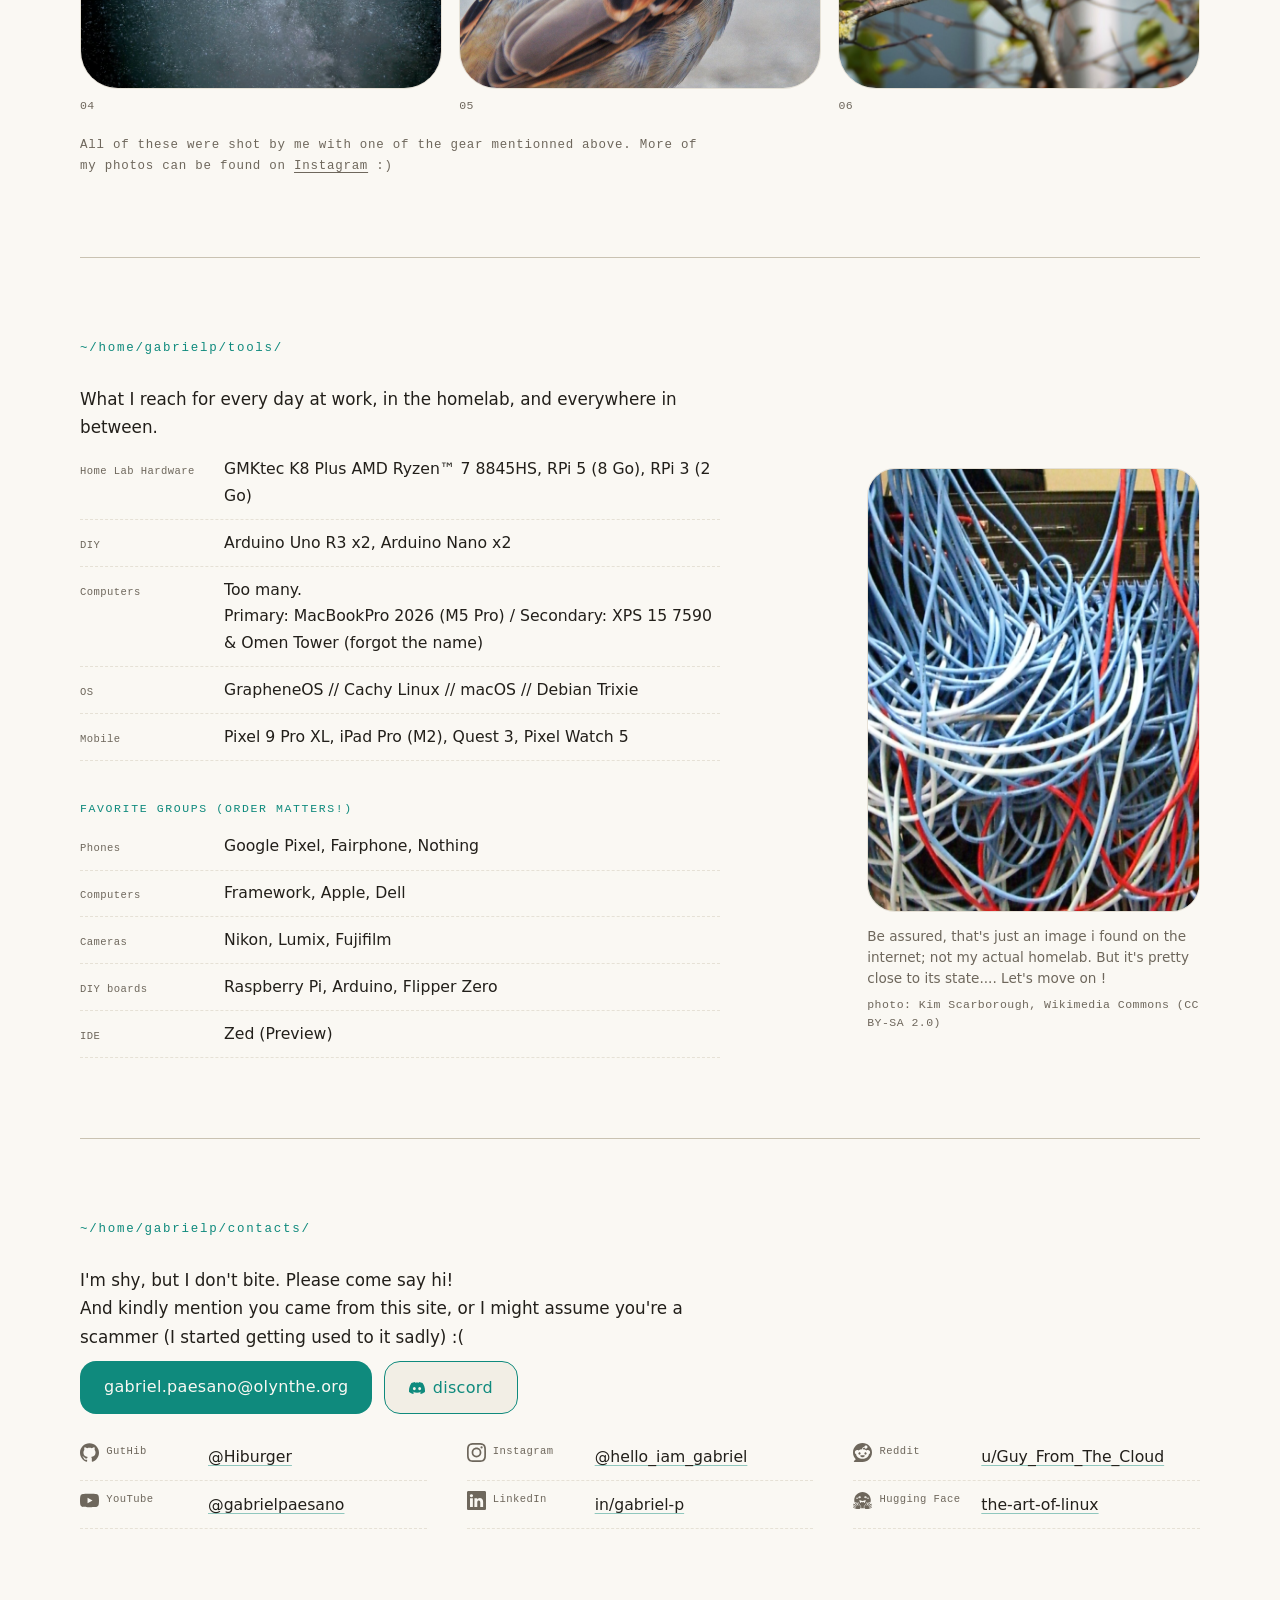
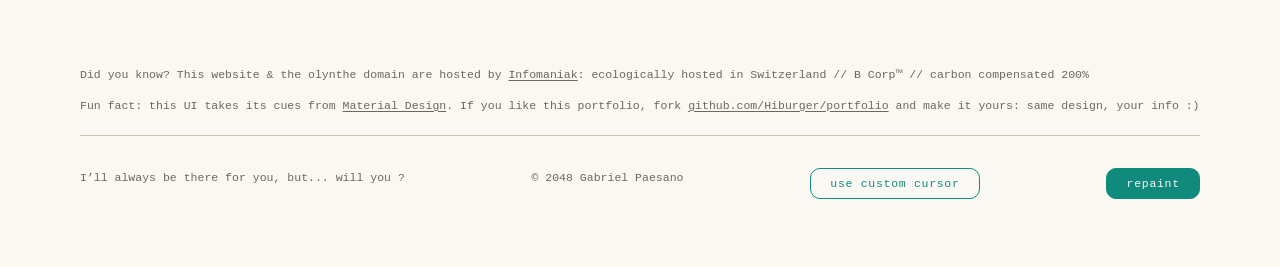
==== commit 085e249c: "Markdown for Agents: serve text/markdown via content negotiation (generator, .htaccess, dev-server e" ====
--- a/index.html
+++ b/index.html
@@ -5,6 +5,7 @@
     <meta name="viewport" content="width=device-width, initial-scale=1">
     <title>Gabriel Paesano</title>
     <meta name="robots" content="noindex">
+    <link rel="alternate" type="text/markdown" href="index.md">
     <link rel="canonical" href="https://gabriel.olynthe.org/en/">
     <meta http-equiv="refresh" content="0; url=/en/">
     <script>location.replace("/en/");</script>
